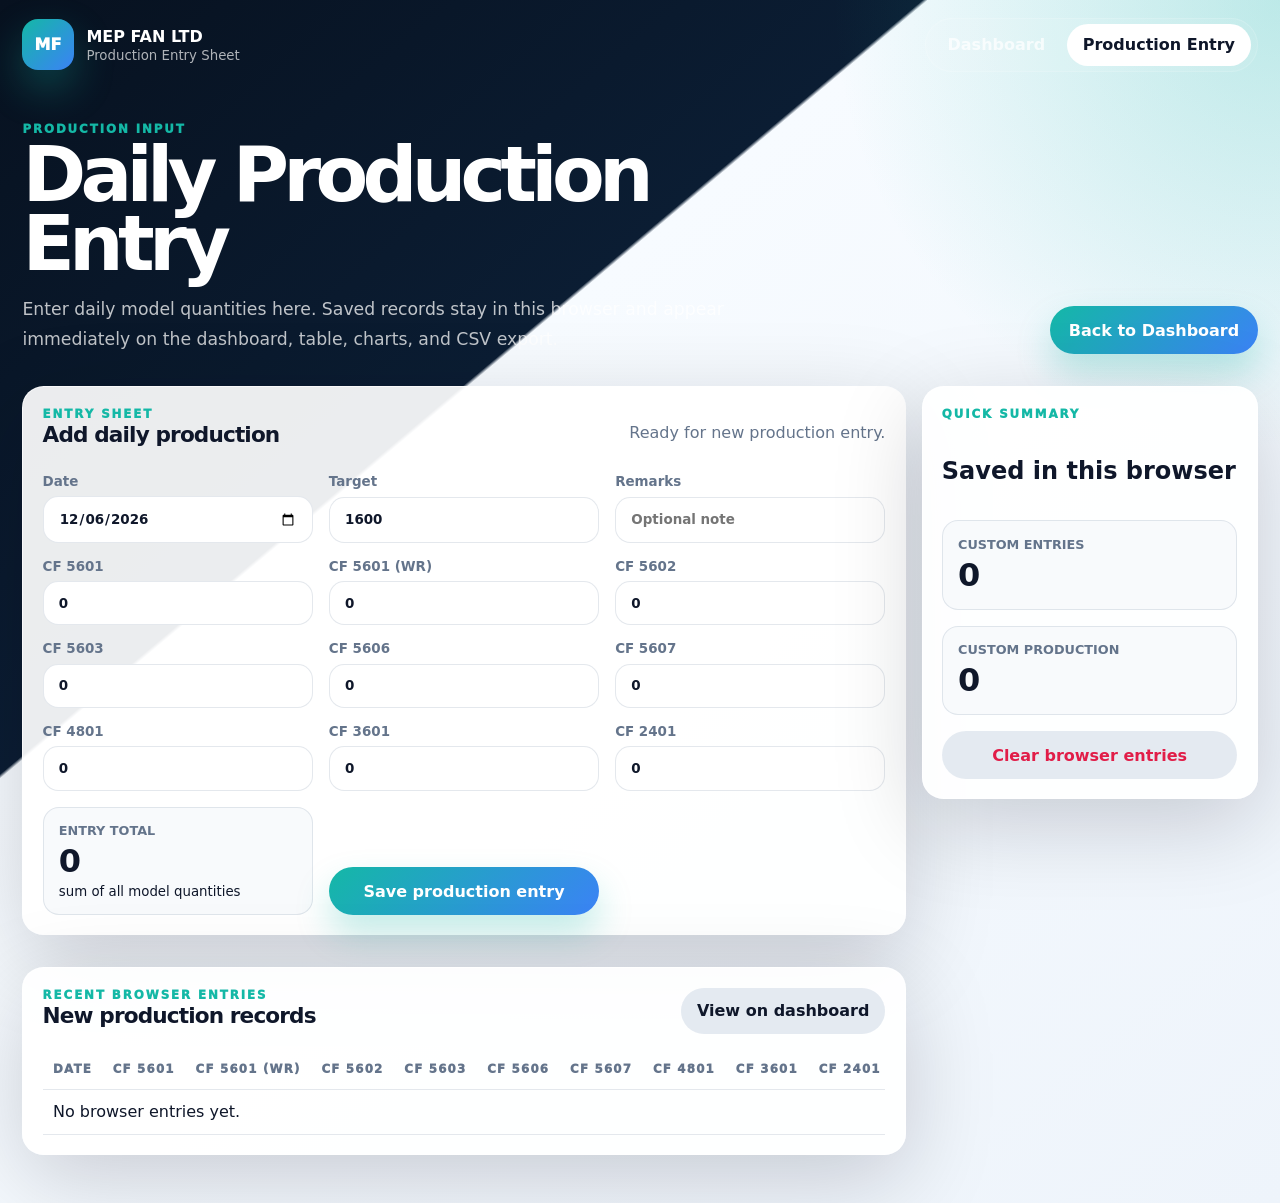
==== entry.html @ 88a6759b "Upgrade UI and split entry page" ====
<!doctype html>
<html lang="en">
  <head>
    <meta charset="UTF-8" />
    <meta name="viewport" content="width=device-width, initial-scale=1.0" />
    <title>Production Entry | MEP FAN</title>
    <link rel="stylesheet" href="styles.css" />
  </head>
  <body class="entry-page">
    <nav class="topbar">
      <a class="brand" href="index.html">
        <span class="brand-mark">MF</span>
        <span>
          <strong>MEP FAN LTD</strong>
          <small>Production Entry Sheet</small>
        </span>
      </a>
      <div class="nav-links" aria-label="Primary navigation">
        <a href="index.html">Dashboard</a>
        <a class="active" href="entry.html">Production Entry</a>
      </div>
    </nav>

    <header class="entry-hero">
      <div>
        <p class="eyebrow">Production input</p>
        <h1>Daily Production Entry</h1>
        <p class="hero-copy">
          Enter daily model quantities here. Saved records stay in this browser and appear
          immediately on the dashboard, table, charts, and CSV export.
        </p>
      </div>
      <a class="button-link primary" href="index.html">Back to Dashboard</a>
    </header>

    <main class="entry-layout">
      <section class="panel entry-panel">
        <div class="panel-heading">
          <div>
            <p class="eyebrow">Entry sheet</p>
            <h2>Add daily production</h2>
          </div>
          <p class="helper" id="entryStatus">Ready for new production entry.</p>
        </div>
        <form id="entryForm" class="entry-form">
          <label>
            Date
            <input id="entryDate" type="date" required />
          </label>
          <label>
            Target
            <input id="entryTarget" type="number" min="0" step="1" value="1600" required />
          </label>
          <label>
            Remarks
            <input id="entryRemarks" type="text" placeholder="Optional note" />
          </label>
          <div id="modelInputs" class="model-inputs"></div>
          <div class="entry-total-card">
            <span>Entry total</span>
            <strong id="entryPreviewTotal">0</strong>
            <small>sum of all model quantities</small>
          </div>
          <button type="submit">Save production entry</button>
        </form>
      </section>

      <aside class="panel entry-side">
        <p class="eyebrow">Quick summary</p>
        <h2>Saved in this browser</h2>
        <div class="side-metric">
          <span>Custom entries</span>
          <strong id="customEntryCount">0</strong>
        </div>
        <div class="side-metric">
          <span>Custom production</span>
          <strong id="customProductionTotal">0</strong>
        </div>
        <button id="clearCustomEntries" type="button" class="button-link muted danger">
          Clear browser entries
        </button>
      </aside>

      <section class="panel entry-history">
        <div class="panel-heading">
          <div>
            <p class="eyebrow">Recent browser entries</p>
            <h2>New production records</h2>
          </div>
          <a class="button-link compact muted" href="index.html">View on dashboard</a>
        </div>
        <div class="table-wrap">
          <table>
            <thead>
              <tr id="customTableHead"></tr>
            </thead>
            <tbody id="customTableBody"></tbody>
          </table>
        </div>
      </section>
    </main>

    <script src="data.js"></script>
    <script src="app.js"></script>
  </body>
</html>
---- styles.css ----
:root {
  color-scheme: light;
  --bg: #08111f;
  --bg-soft: #0f1d33;
  --panel: rgba(255, 255, 255, 0.92);
  --panel-strong: #ffffff;
  --text: #0f172a;
  --muted: #64748b;
  --line: rgba(148, 163, 184, 0.25);
  --brand: #14b8a6;
  --brand-strong: #0f766e;
  --accent: #3b82f6;
  --violet: #8b5cf6;
  --amber: #f59e0b;
  --danger: #e11d48;
  --good: #16a34a;
  --shadow: 0 24px 90px rgba(2, 6, 23, 0.18);
  --radius: 1.35rem;
}

* {
  box-sizing: border-box;
}

html {
  scroll-behavior: smooth;
}

body {
  margin: 0;
  min-height: 100vh;
  background:
    radial-gradient(circle at 12% 8%, rgba(20, 184, 166, 0.26), transparent 30rem),
    radial-gradient(circle at 85% 12%, rgba(59, 130, 246, 0.32), transparent 28rem),
    linear-gradient(135deg, #07111f 0%, #101f35 42%, #eef5ff 42.2%, #f6f9fd 100%);
  color: var(--text);
  font-family:
    Inter, ui-sans-serif, system-ui, -apple-system, BlinkMacSystemFont, "Segoe UI",
    sans-serif;
}

body.entry-page {
  background:
    radial-gradient(circle at top right, rgba(20, 184, 166, 0.25), transparent 28rem),
    linear-gradient(140deg, #07111f 0%, #0b1d33 34%, #f7fbff 34.2%, #eef4fb 100%);
}

button,
input,
select {
  font: inherit;
}

button,
.button-link {
  align-items: center;
  border: 0;
  border-radius: 999px;
  cursor: pointer;
  display: inline-flex;
  font-weight: 900;
  justify-content: center;
  min-height: 3rem;
  padding: 0.85rem 1.15rem;
  text-decoration: none;
  transition:
    transform 160ms ease,
    box-shadow 160ms ease,
    background 160ms ease;
}

button:hover,
.button-link:hover {
  transform: translateY(-1px);
}

.button-link.primary,
button:not(.button-link) {
  background: linear-gradient(135deg, var(--brand), var(--accent));
  box-shadow: 0 18px 34px rgba(20, 184, 166, 0.25);
  color: #fff;
}

.button-link.muted {
  background: rgba(226, 232, 240, 0.9);
  color: var(--text);
}

.button-link.compact {
  min-height: 2.75rem;
  padding-inline: 1rem;
}

.button-link.danger {
  color: var(--danger);
}

.topbar,
.hero,
.entry-hero,
main {
  margin: 0 auto;
  max-width: 1480px;
  padding-left: 1.4rem;
  padding-right: 1.4rem;
}

.topbar {
  align-items: center;
  display: flex;
  gap: 1rem;
  justify-content: space-between;
  padding-bottom: 1.1rem;
  padding-top: 1.1rem;
}

.brand {
  align-items: center;
  color: #fff;
  display: inline-flex;
  gap: 0.8rem;
  text-decoration: none;
}

.brand-mark {
  align-items: center;
  background: linear-gradient(135deg, var(--brand), var(--accent));
  border-radius: 1rem;
  box-shadow: 0 18px 40px rgba(20, 184, 166, 0.3);
  display: inline-flex;
  font-weight: 950;
  height: 3.2rem;
  justify-content: center;
  width: 3.2rem;
}

.brand strong,
.brand small {
  display: block;
}

.brand small {
  color: rgba(255, 255, 255, 0.68);
  margin-top: 0.15rem;
}

.nav-links {
  background: rgba(255, 255, 255, 0.08);
  border: 1px solid rgba(255, 255, 255, 0.14);
  border-radius: 999px;
  display: flex;
  gap: 0.35rem;
  padding: 0.35rem;
}

.nav-links a {
  border-radius: 999px;
  color: rgba(255, 255, 255, 0.72);
  font-weight: 800;
  padding: 0.7rem 1rem;
  text-decoration: none;
}

.nav-links a.active,
.nav-links a:hover {
  background: #fff;
  color: var(--text);
}

.hero {
  align-items: stretch;
  display: grid;
  gap: 1.4rem;
  grid-template-columns: minmax(0, 1.4fr) 24rem;
  padding-bottom: 1.8rem;
  padding-top: 1.5rem;
}

.entry-hero {
  align-items: end;
  color: #fff;
  display: flex;
  gap: 1.4rem;
  justify-content: space-between;
  padding-bottom: 2rem;
  padding-top: 2rem;
}

.hero h1,
.entry-hero h1 {
  color: #fff;
  font-size: clamp(2.4rem, 6vw, 5.8rem);
  letter-spacing: -0.075em;
  line-height: 0.9;
  margin: 0.25rem 0 1rem;
  max-width: 950px;
}

.entry-hero h1 {
  max-width: 760px;
}

.hero-copy {
  color: rgba(255, 255, 255, 0.74);
  font-size: 1.08rem;
  line-height: 1.75;
  margin: 0;
  max-width: 790px;
}

.hero-stats {
  display: grid;
  gap: 0.85rem;
  grid-template-columns: repeat(3, minmax(0, 1fr));
  margin-top: 1.6rem;
  max-width: 820px;
}

.hero-stats div,
.hero-card {
  backdrop-filter: blur(18px);
  background: rgba(255, 255, 255, 0.1);
  border: 1px solid rgba(255, 255, 255, 0.16);
  border-radius: var(--radius);
  color: #fff;
  padding: 1.1rem;
}

.hero-stats strong,
.hero-stats span {
  display: block;
}

.hero-stats strong {
  font-size: 1.75rem;
  letter-spacing: -0.04em;
}

.hero-stats span,
.hero-card p {
  color: rgba(255, 255, 255, 0.68);
}

.hero-card {
  align-content: start;
  display: grid;
  gap: 0.9rem;
}

.hero-card h2 {
  font-size: 1.8rem;
  letter-spacing: -0.04em;
  line-height: 1;
  margin: 0;
}

.hero-card p {
  line-height: 1.55;
  margin: 0;
}

.status-pill {
  background: rgba(20, 184, 166, 0.16);
  border: 1px solid rgba(45, 212, 191, 0.36);
  border-radius: 999px;
  color: #99f6e4;
  display: inline-flex;
  font-size: 0.78rem;
  font-weight: 900;
  justify-self: start;
  letter-spacing: 0.08em;
  padding: 0.4rem 0.65rem;
  text-transform: uppercase;
}

main {
  padding-bottom: 3rem;
}

.panel,
.kpi-card {
  background: var(--panel);
  border: 1px solid rgba(255, 255, 255, 0.72);
  border-radius: var(--radius);
  box-shadow: var(--shadow);
}

.panel {
  padding: 1.2rem;
}

.glass {
  backdrop-filter: blur(16px);
}

.controls,
.panel-heading,
.kpi-grid,
.dashboard-grid,
.entry-form,
.model-inputs,
.entry-layout {
  display: grid;
  gap: 1rem;
}

.controls {
  align-items: end;
  grid-template-columns: 0.8fr 0.8fr 1.5fr auto;
  margin-bottom: 1.2rem;
}

label {
  color: var(--muted);
  display: grid;
  font-size: 0.84rem;
  font-weight: 850;
  gap: 0.45rem;
}

input,
select {
  background: #fff;
  border: 1px solid var(--line);
  border-radius: 0.95rem;
  color: var(--text);
  min-width: 0;
  padding: 0.86rem 0.95rem;
}

input:focus,
select:focus {
  border-color: var(--accent);
  box-shadow: 0 0 0 4px rgba(59, 130, 246, 0.14);
  outline: 0;
}

.kpi-grid {
  grid-template-columns: repeat(4, minmax(0, 1fr));
  margin-bottom: 1.2rem;
}

.kpi-card {
  overflow: hidden;
  padding: 1.25rem;
  position: relative;
}

.kpi-card::before {
  border-radius: 999px;
  content: "";
  height: 8rem;
  opacity: 0.2;
  position: absolute;
  right: -2.8rem;
  top: -3.2rem;
  width: 8rem;
}

.production-card::before {
  background: var(--brand);
}

.target-card::before {
  background: var(--accent);
}

.shortage-card::before {
  background: var(--amber);
}

.profit-card::before {
  background: var(--violet);
}

.kpi-card span {
  color: var(--muted);
  font-size: 0.78rem;
  font-weight: 950;
  letter-spacing: 0.08em;
  text-transform: uppercase;
}

.kpi-card strong {
  display: block;
  font-size: clamp(2rem, 4vw, 3.15rem);
  letter-spacing: -0.06em;
  margin: 0.45rem 0 0.2rem;
}

.kpi-card small,
.helper {
  color: var(--muted);
}

.dashboard-grid {
  grid-template-columns: minmax(0, 1.35fr) minmax(22rem, 0.85fr);
  margin-bottom: 1.2rem;
}

.wide {
  grid-row: span 2;
}

.panel-heading {
  align-items: start;
  grid-template-columns: 1fr auto;
  margin-bottom: 1rem;
}

.panel-heading h2 {
  font-size: 1.35rem;
  letter-spacing: -0.04em;
  margin: 0.1rem 0 0;
}

.eyebrow {
  color: var(--brand);
  font-size: 0.74rem;
  font-weight: 950;
  letter-spacing: 0.16em;
  margin: 0;
  text-transform: uppercase;
}

.chart-legend,
.table-actions {
  align-items: center;
  display: flex;
  gap: 0.75rem;
}

.chart-legend {
  color: var(--muted);
  font-size: 0.8rem;
  font-weight: 850;
}

.chart-legend i,
.chart-legend b {
  border-radius: 999px;
  display: inline-block;
  height: 0.7rem;
  width: 1.4rem;
}

.chart-legend i {
  background: linear-gradient(90deg, var(--brand), var(--accent));
}

.chart-legend b {
  background: rgba(245, 158, 11, 0.28);
}

.bar-chart {
  display: grid;
  gap: 0.74rem;
  min-height: 20rem;
}

.bar-row {
  align-items: center;
  display: grid;
  gap: 0.8rem;
  grid-template-columns: 5.7rem 1fr 5.2rem;
}

.bar-label,
.bar-value {
  color: var(--muted);
  font-size: 0.79rem;
  font-weight: 850;
}

.bar-track {
  background: #e9eef6;
  border-radius: 999px;
  height: 1.25rem;
  overflow: hidden;
  position: relative;
}

.bar-fill,
.target-fill {
  border-radius: inherit;
  height: 100%;
  left: 0;
  position: absolute;
  top: 0;
}

.target-fill {
  background: rgba(245, 158, 11, 0.28);
}

.bar-fill {
  background: linear-gradient(90deg, var(--brand), var(--accent));
}

.model-chart {
  display: grid;
  gap: 0.85rem;
}

.model-row {
  background: #f8fafc;
  border: 1px solid rgba(148, 163, 184, 0.18);
  border-radius: 1rem;
  display: grid;
  gap: 0.45rem;
  padding: 0.78rem;
}

.model-row-top {
  display: flex;
  font-size: 0.88rem;
  font-weight: 900;
  justify-content: space-between;
}

.model-track {
  background: #e8eef7;
  border-radius: 999px;
  height: 0.82rem;
  overflow: hidden;
}

.model-fill {
  background: linear-gradient(90deg, #38bdf8, #2563eb, #8b5cf6);
  border-radius: inherit;
  height: 100%;
}

.insight-list {
  display: grid;
  gap: 0.85rem;
  list-style: none;
  margin: 0;
  padding: 0;
}

.insight-list li {
  background: linear-gradient(135deg, #f8fafc, #eef7ff);
  border: 1px solid var(--line);
  border-radius: 1rem;
  color: #43556d;
  line-height: 1.45;
  padding: 0.9rem;
}

.entry-layout {
  align-items: start;
  grid-template-columns: minmax(0, 1fr) 21rem;
}

.entry-panel,
.entry-history {
  grid-column: 1;
}

.entry-side {
  display: grid;
  gap: 1rem;
  grid-column: 2;
  grid-row: 1 / span 2;
  position: sticky;
  top: 1rem;
}

.entry-form {
  grid-template-columns: repeat(3, minmax(0, 1fr));
}

.model-inputs {
  grid-column: 1 / -1;
  grid-template-columns: repeat(3, minmax(0, 1fr));
}

.entry-total-card,
.side-metric {
  background: #f8fafc;
  border: 1px solid var(--line);
  border-radius: 1rem;
  display: grid;
  gap: 0.25rem;
  padding: 0.95rem;
}

.entry-total-card span,
.side-metric span {
  color: var(--muted);
  font-size: 0.8rem;
  font-weight: 900;
  text-transform: uppercase;
}

.entry-total-card strong,
.side-metric strong {
  font-size: 2rem;
  letter-spacing: -0.05em;
}

.entry-form button {
  align-self: end;
}

.entry-history {
  margin-top: 1rem;
}

.table-wrap {
  overflow-x: auto;
}

table {
  border-collapse: collapse;
  min-width: 1100px;
  width: 100%;
}

th,
td {
  border-bottom: 1px solid var(--line);
  padding: 0.78rem 0.65rem;
  text-align: right;
  white-space: nowrap;
}

th:first-child,
td:first-child,
th:nth-child(2),
td:nth-child(2),
th:last-child,
td:last-child {
  text-align: left;
}

th {
  color: var(--muted);
  font-size: 0.74rem;
  font-weight: 950;
  letter-spacing: 0.1em;
  text-transform: uppercase;
}

tbody tr:hover {
  background: #f8fafc;
}

.positive {
  color: var(--good);
}

.negative {
  color: var(--danger);
}

@media (max-width: 1120px) {
  .hero,
  .controls,
  .kpi-grid,
  .dashboard-grid,
  .entry-layout,
  .entry-form,
  .model-inputs {
    grid-template-columns: 1fr 1fr;
  }

  .wide,
  .entry-panel,
  .entry-history,
  .entry-side {
    grid-column: 1 / -1;
    grid-row: auto;
  }

  .entry-side {
    position: static;
  }
}

@media (max-width: 760px) {
  .topbar,
  .entry-hero,
  .table-actions {
    align-items: stretch;
    flex-direction: column;
  }

  .topbar,
  .entry-hero {
    display: flex;
  }

  .nav-links {
    overflow-x: auto;
  }

  .hero,
  .controls,
  .hero-stats,
  .kpi-grid,
  .dashboard-grid,
  .entry-layout,
  .entry-form,
  .model-inputs,
  .panel-heading {
    grid-template-columns: 1fr;
  }

  .bar-row {
    grid-template-columns: 1fr;
  }
}

@media print {
  body {
    background: #fff;
  }

  .topbar,
  button,
  .button-link {
    display: none;
  }

  .hero h1,
  .entry-hero h1,
  .hero-copy {
    color: var(--text);
  }

  .panel,
  .kpi-card {
    box-shadow: none;
  }
}
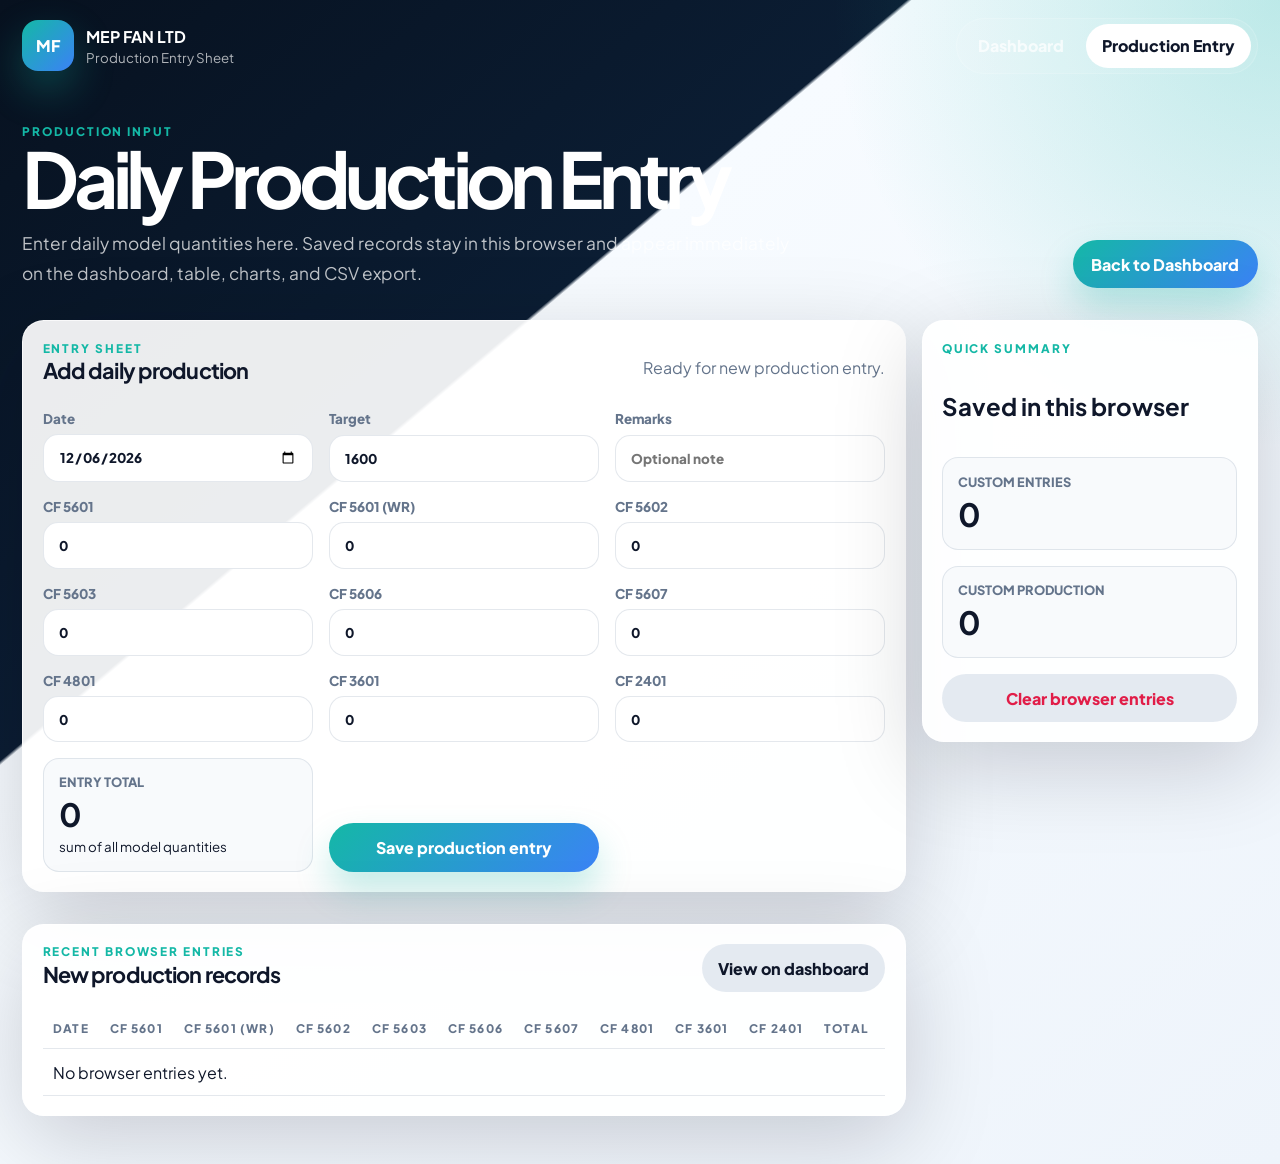
==== commit e800d586: "Clean dashboard wording and fonts" ====
--- a/entry.html
+++ b/entry.html
@@ -4,6 +4,13 @@
     <meta charset="UTF-8" />
     <meta name="viewport" content="width=device-width, initial-scale=1.0" />
     <title>Production Entry | MEP FAN</title>
+    <link rel="preconnect" href="https://fonts.googleapis.com" />
+    <link rel="preconnect" href="https://fonts.gstatic.com" crossorigin />
+    <link
+      href="https://fonts.googleapis.com/css2?family=Plus+Jakarta+Sans:wght@400;500;600;700;800&display=swap"
+      rel="stylesheet"
+    />
+    <link rel="icon" href="favicon.svg" type="image/svg+xml" />
     <link rel="stylesheet" href="styles.css" />
   </head>
   <body class="entry-page">
--- a/styles.css
+++ b/styles.css
@@ -16,6 +16,9 @@
   --good: #16a34a;
   --shadow: 0 24px 90px rgba(2, 6, 23, 0.18);
   --radius: 1.35rem;
+  --font-sans:
+    "Plus Jakarta Sans", "Google Sans", "Google Sans Text", "Product Sans", "Noto Sans",
+    ui-sans-serif, system-ui, -apple-system, BlinkMacSystemFont, "Segoe UI", sans-serif;
 }
 
 * {
@@ -34,9 +37,7 @@
     radial-gradient(circle at 85% 12%, rgba(59, 130, 246, 0.32), transparent 28rem),
     linear-gradient(135deg, #07111f 0%, #101f35 42%, #eef5ff 42.2%, #f6f9fd 100%);
   color: var(--text);
-  font-family:
-    Inter, ui-sans-serif, system-ui, -apple-system, BlinkMacSystemFont, "Segoe UI",
-    sans-serif;
+  font-family: var(--font-sans);
 }
 
 body.entry-page {
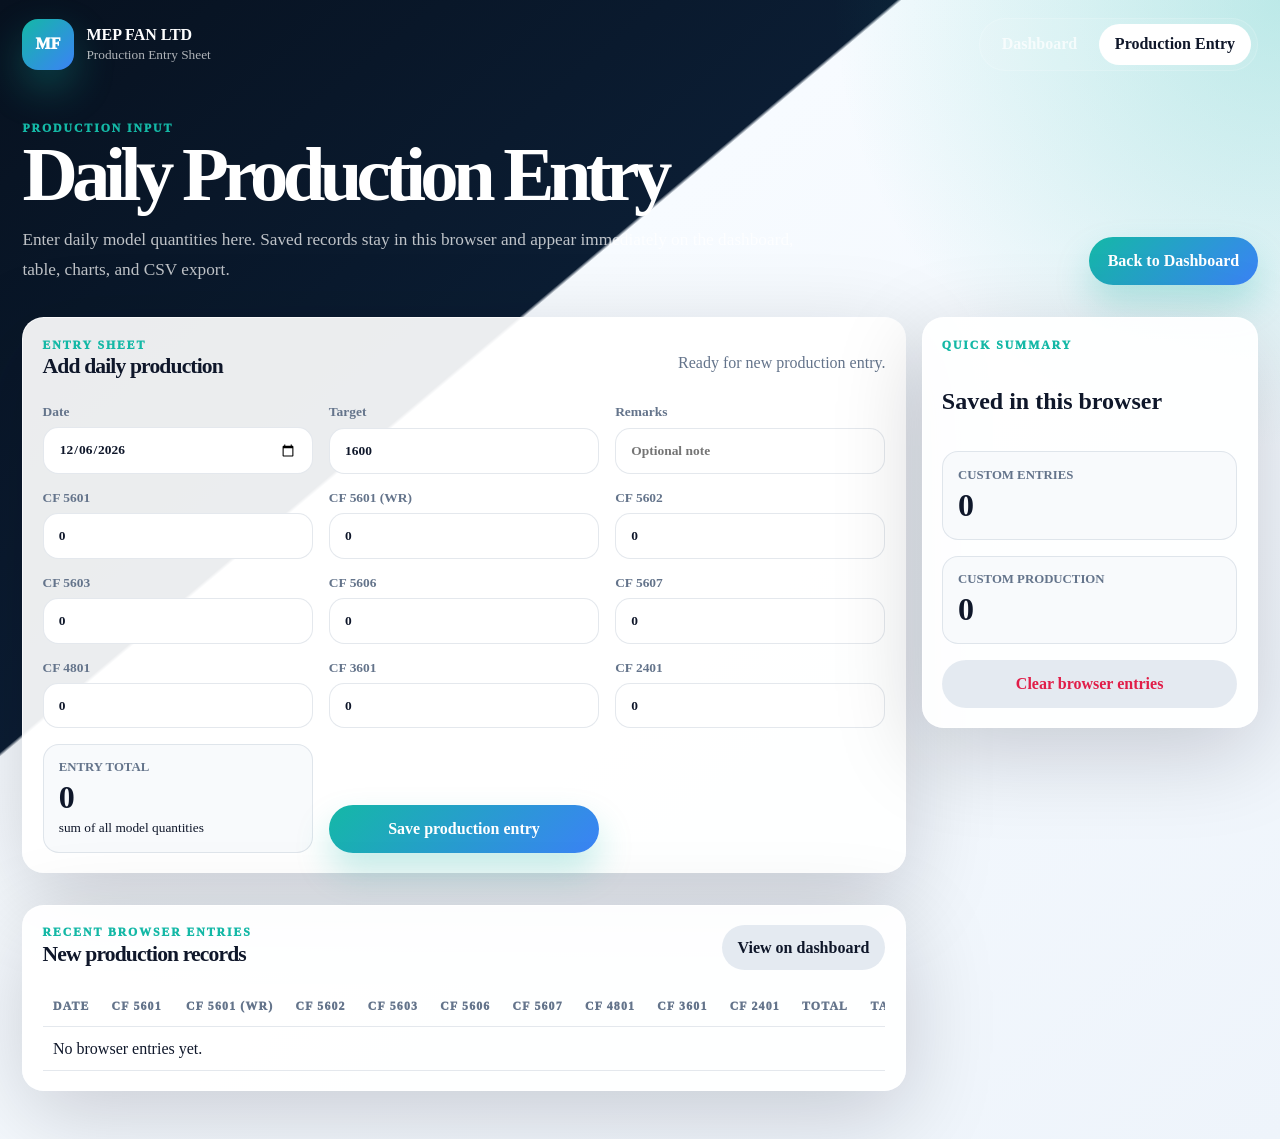
==== commit 01b23eda: "Switch site font to Times New Roman" ====
--- a/entry.html
+++ b/entry.html
@@ -4,12 +4,6 @@
     <meta charset="UTF-8" />
     <meta name="viewport" content="width=device-width, initial-scale=1.0" />
     <title>Production Entry | MEP FAN</title>
-    <link rel="preconnect" href="https://fonts.googleapis.com" />
-    <link rel="preconnect" href="https://fonts.gstatic.com" crossorigin />
-    <link
-      href="https://fonts.googleapis.com/css2?family=Plus+Jakarta+Sans:wght@400;500;600;700;800&display=swap"
-      rel="stylesheet"
-    />
     <link rel="icon" href="favicon.svg" type="image/svg+xml" />
     <link rel="stylesheet" href="styles.css" />
   </head>
--- a/styles.css
+++ b/styles.css
@@ -16,9 +16,7 @@
   --good: #16a34a;
   --shadow: 0 24px 90px rgba(2, 6, 23, 0.18);
   --radius: 1.35rem;
-  --font-sans:
-    "Plus Jakarta Sans", "Google Sans", "Google Sans Text", "Product Sans", "Noto Sans",
-    ui-sans-serif, system-ui, -apple-system, BlinkMacSystemFont, "Segoe UI", sans-serif;
+  --font-serif: "Times New Roman", Times, serif;
 }
 
 * {
@@ -37,7 +35,7 @@
     radial-gradient(circle at 85% 12%, rgba(59, 130, 246, 0.32), transparent 28rem),
     linear-gradient(135deg, #07111f 0%, #101f35 42%, #eef5ff 42.2%, #f6f9fd 100%);
   color: var(--text);
-  font-family: var(--font-sans);
+  font-family: var(--font-serif);
 }
 
 body.entry-page {
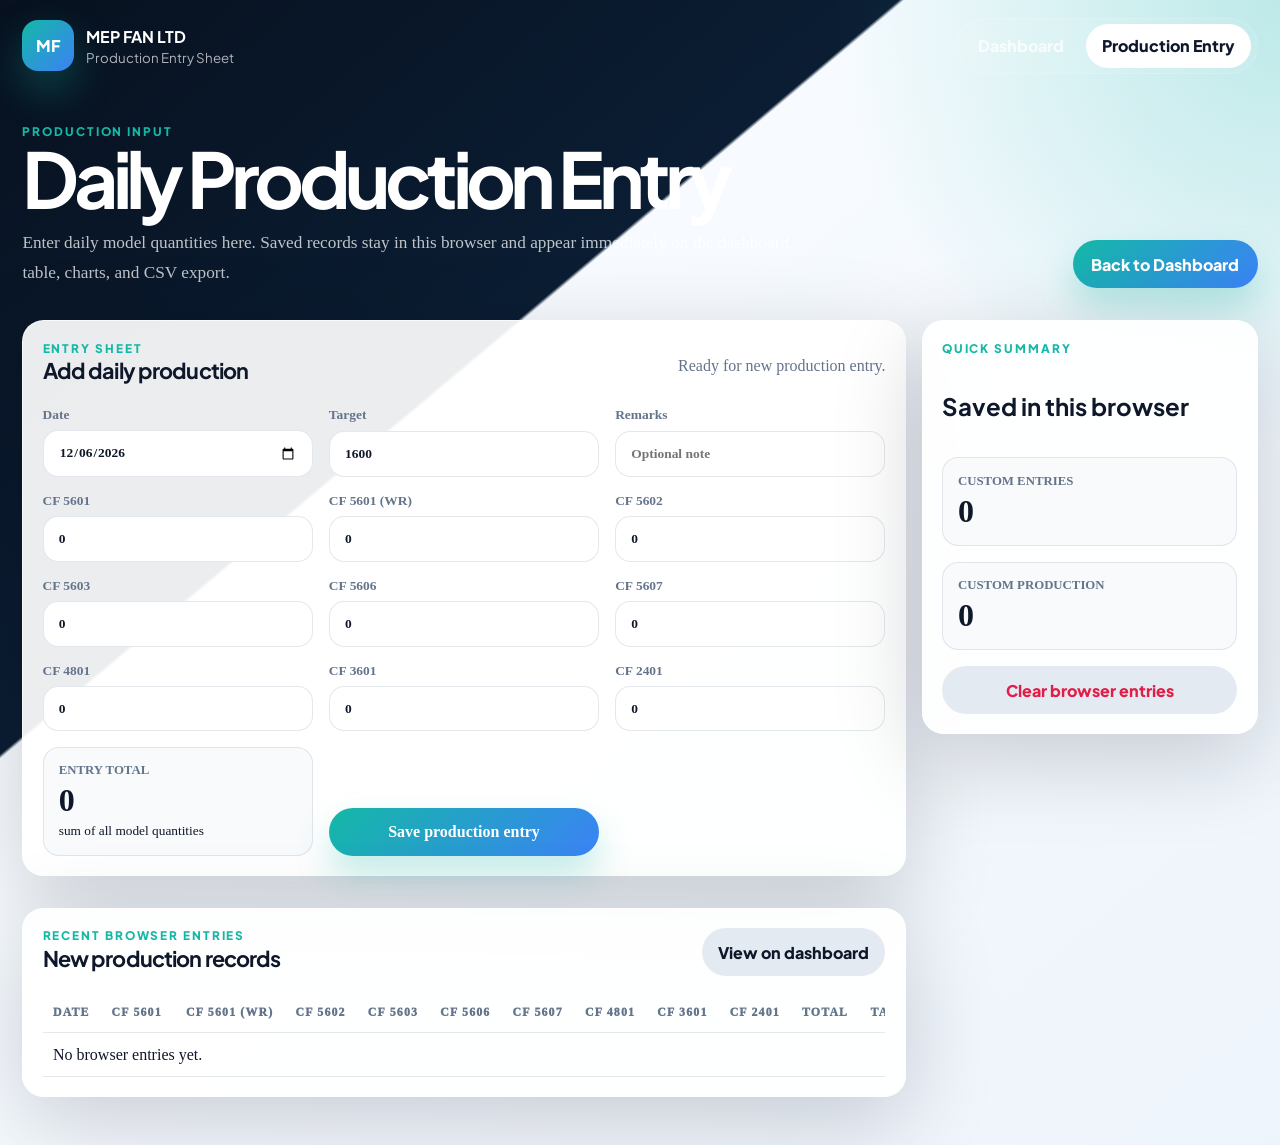
==== commit df35d02d: "Use Plus Jakarta for headings" ====
--- a/entry.html
+++ b/entry.html
@@ -4,6 +4,12 @@
     <meta charset="UTF-8" />
     <meta name="viewport" content="width=device-width, initial-scale=1.0" />
     <title>Production Entry | MEP FAN</title>
+    <link rel="preconnect" href="https://fonts.googleapis.com" />
+    <link rel="preconnect" href="https://fonts.gstatic.com" crossorigin />
+    <link
+      href="https://fonts.googleapis.com/css2?family=Plus+Jakarta+Sans:wght@400;500;600;700;800&display=swap"
+      rel="stylesheet"
+    />
     <link rel="icon" href="favicon.svg" type="image/svg+xml" />
     <link rel="stylesheet" href="styles.css" />
   </head>
--- a/styles.css
+++ b/styles.css
@@ -17,6 +17,9 @@
   --shadow: 0 24px 90px rgba(2, 6, 23, 0.18);
   --radius: 1.35rem;
   --font-serif: "Times New Roman", Times, serif;
+  --font-heading:
+    "Plus Jakarta Sans", "Google Sans", "Google Sans Text", "Product Sans", ui-sans-serif,
+    system-ui, -apple-system, BlinkMacSystemFont, "Segoe UI", sans-serif;
 }
 
 * {
@@ -42,6 +45,27 @@
   background:
     radial-gradient(circle at top right, rgba(20, 184, 166, 0.25), transparent 28rem),
     linear-gradient(140deg, #07111f 0%, #0b1d33 34%, #f7fbff 34.2%, #eef4fb 100%);
+}
+
+h1,
+h2,
+h3,
+h4,
+h5,
+h6,
+.brand strong,
+.brand small,
+.brand-mark,
+.nav-links a,
+.eyebrow,
+.status-pill,
+.kpi-card span,
+.kpi-card strong,
+.hero-stats strong,
+.hero-stats span,
+.button-link,
+button {
+  font-family: var(--font-heading);
 }
 
 button,
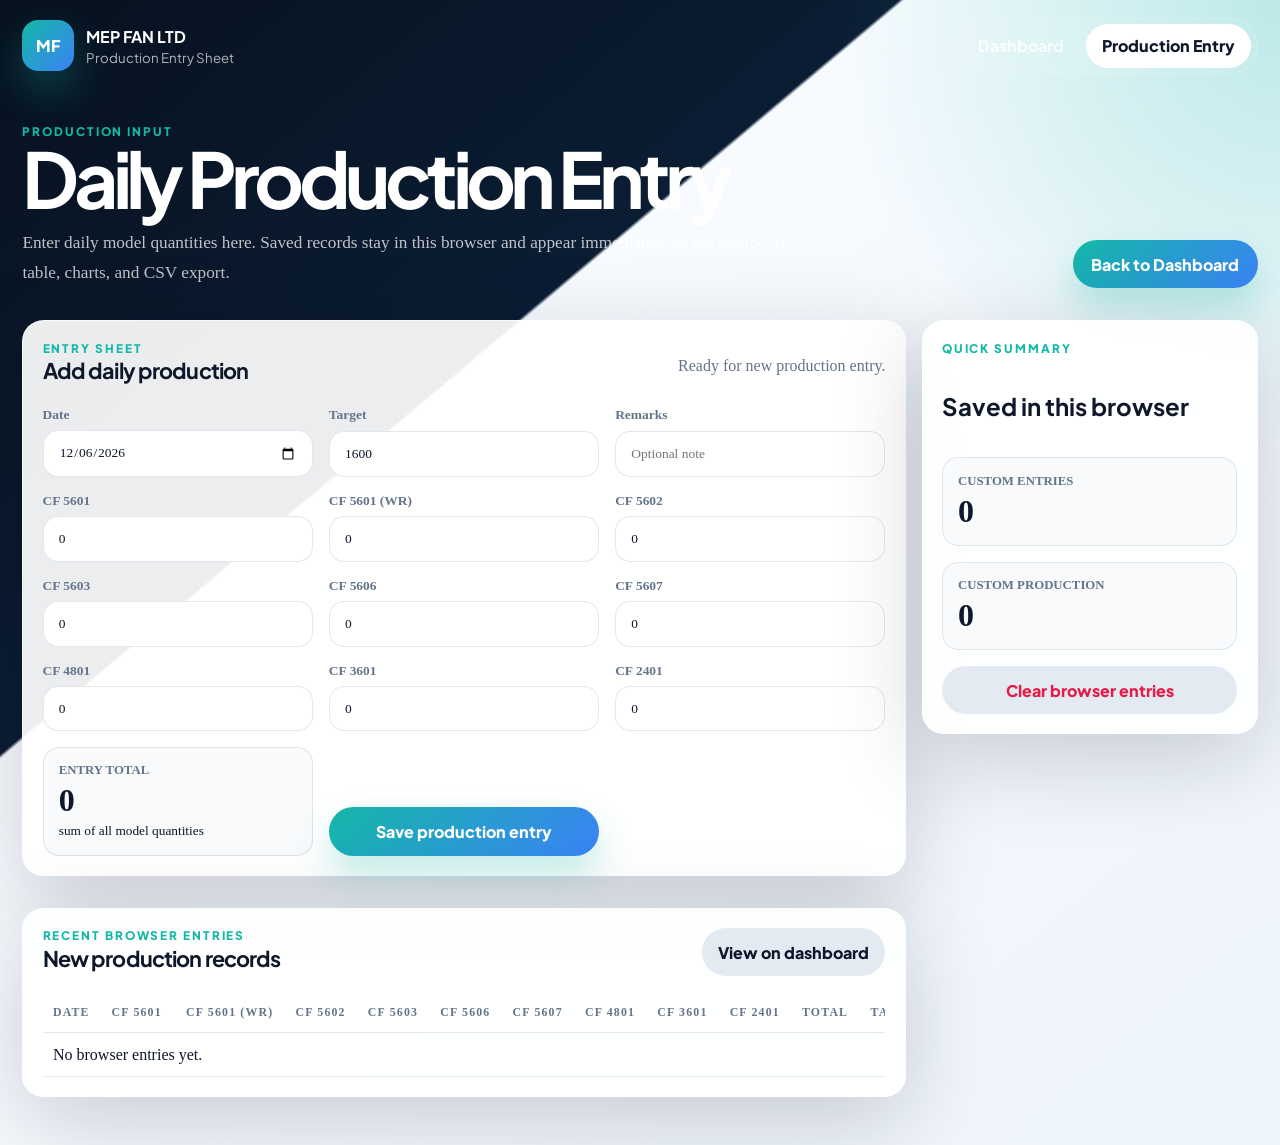
==== commit de2bf027: "Refine report table and heading fonts" ====
--- a/entry.html
+++ b/entry.html
@@ -7,7 +7,7 @@
     <link rel="preconnect" href="https://fonts.googleapis.com" />
     <link rel="preconnect" href="https://fonts.gstatic.com" crossorigin />
     <link
-      href="https://fonts.googleapis.com/css2?family=Plus+Jakarta+Sans:wght@400;500;600;700;800&display=swap"
+      href="https://fonts.googleapis.com/css2?family=Plus+Jakarta+Sans:wght@400;500;600;700;800;900&display=swap"
       rel="stylesheet"
     />
     <link rel="icon" href="favicon.svg" type="image/svg+xml" />
--- a/styles.css
+++ b/styles.css
@@ -71,7 +71,12 @@
 button,
 input,
 select {
-  font: inherit;
+  font-size: inherit;
+}
+
+input,
+select {
+  font-family: var(--font-serif);
 }
 
 button,
@@ -151,7 +156,7 @@
   border-radius: 1rem;
   box-shadow: 0 18px 40px rgba(20, 184, 166, 0.3);
   display: inline-flex;
-  font-weight: 950;
+  font-weight: 900;
   height: 3.2rem;
   justify-content: center;
   width: 3.2rem;
@@ -337,7 +342,7 @@
   color: var(--muted);
   display: grid;
   font-size: 0.84rem;
-  font-weight: 850;
+  font-weight: 800;
   gap: 0.45rem;
 }
 
@@ -399,7 +404,7 @@
 .kpi-card span {
   color: var(--muted);
   font-size: 0.78rem;
-  font-weight: 950;
+  font-weight: 900;
   letter-spacing: 0.08em;
   text-transform: uppercase;
 }
@@ -440,7 +445,7 @@
 .eyebrow {
   color: var(--brand);
   font-size: 0.74rem;
-  font-weight: 950;
+  font-weight: 900;
   letter-spacing: 0.16em;
   margin: 0;
   text-transform: uppercase;
@@ -456,7 +461,7 @@
 .chart-legend {
   color: var(--muted);
   font-size: 0.8rem;
-  font-weight: 850;
+  font-weight: 800;
 }
 
 .chart-legend i,
@@ -492,7 +497,7 @@
 .bar-value {
   color: var(--muted);
   font-size: 0.79rem;
-  font-weight: 850;
+  font-weight: 800;
 }
 
 .bar-track {
@@ -631,8 +636,61 @@
   margin-top: 1rem;
 }
 
+.production-report-panel {
+  background:
+    linear-gradient(180deg, rgba(255, 255, 255, 0.97), rgba(248, 250, 252, 0.94)),
+    radial-gradient(circle at top left, rgba(20, 184, 166, 0.12), transparent 24rem);
+  border-color: rgba(20, 184, 166, 0.2);
+  overflow: hidden;
+  padding: 0;
+}
+
+.report-heading {
+  align-items: center;
+  background:
+    linear-gradient(135deg, rgba(15, 23, 42, 0.96), rgba(15, 118, 110, 0.9)),
+    radial-gradient(circle at top right, rgba(59, 130, 246, 0.22), transparent 18rem);
+  color: #fff;
+  margin: 0;
+  padding: 1.35rem;
+}
+
+.report-heading h2 {
+  color: #fff;
+  font-size: clamp(1.45rem, 3vw, 2.3rem);
+  letter-spacing: -0.055em;
+}
+
+.report-subtitle {
+  color: rgba(255, 255, 255, 0.72);
+  line-height: 1.55;
+  margin: 0.35rem 0 0;
+  max-width: 680px;
+}
+
+.record-pill {
+  background: rgba(255, 255, 255, 0.12);
+  border: 1px solid rgba(255, 255, 255, 0.18);
+  border-radius: 999px;
+  color: #ccfbf1;
+  font-family: var(--font-heading);
+  font-size: 0.82rem;
+  font-weight: 900;
+  margin: 0;
+  padding: 0.72rem 1rem;
+  white-space: nowrap;
+}
+
 .table-wrap {
   overflow-x: auto;
+}
+
+.production-table-wrap {
+  margin: 1.1rem;
+  overflow: auto;
+  border: 1px solid rgba(148, 163, 184, 0.22);
+  border-radius: 1.15rem;
+  box-shadow: inset 0 1px 0 rgba(255, 255, 255, 0.9);
 }
 
 table {
@@ -647,6 +705,12 @@
   padding: 0.78rem 0.65rem;
   text-align: right;
   white-space: nowrap;
+}
+
+.production-table-wrap th,
+.production-table-wrap td {
+  border-bottom-color: rgba(148, 163, 184, 0.16);
+  padding: 0.92rem 0.78rem;
 }
 
 th:first-child,
@@ -661,9 +725,73 @@
 th {
   color: var(--muted);
   font-size: 0.74rem;
-  font-weight: 950;
+  font-weight: 900;
   letter-spacing: 0.1em;
   text-transform: uppercase;
+}
+
+.production-table-wrap thead th {
+  background: #eef6ff;
+  color: #334155;
+  font-family: var(--font-heading);
+  position: sticky;
+  top: 0;
+  z-index: 1;
+}
+
+.production-table-wrap tbody tr:nth-child(even) {
+  background: rgba(248, 250, 252, 0.74);
+}
+
+.production-table-wrap tbody tr:hover {
+  background: #ecfeff;
+}
+
+.date-cell,
+.month-cell,
+.total-cell,
+.target-cell,
+.variance-cell {
+  font-family: var(--font-heading);
+}
+
+.date-cell {
+  color: #0f766e;
+  font-weight: 900;
+}
+
+.month-cell {
+  color: #475569;
+  font-weight: 800;
+}
+
+.model-qty {
+  color: #334155;
+}
+
+.total-cell strong {
+  background: linear-gradient(135deg, rgba(20, 184, 166, 0.14), rgba(59, 130, 246, 0.12));
+  border-radius: 999px;
+  color: #0f172a;
+  display: inline-block;
+  min-width: 4.5rem;
+  padding: 0.35rem 0.62rem;
+}
+
+.target-cell {
+  color: #1d4ed8;
+  font-weight: 800;
+}
+
+.variance-cell {
+  font-weight: 900;
+}
+
+.remarks-cell {
+  color: #475569;
+  max-width: 18rem;
+  overflow: hidden;
+  text-overflow: ellipsis;
 }
 
 tbody tr:hover {
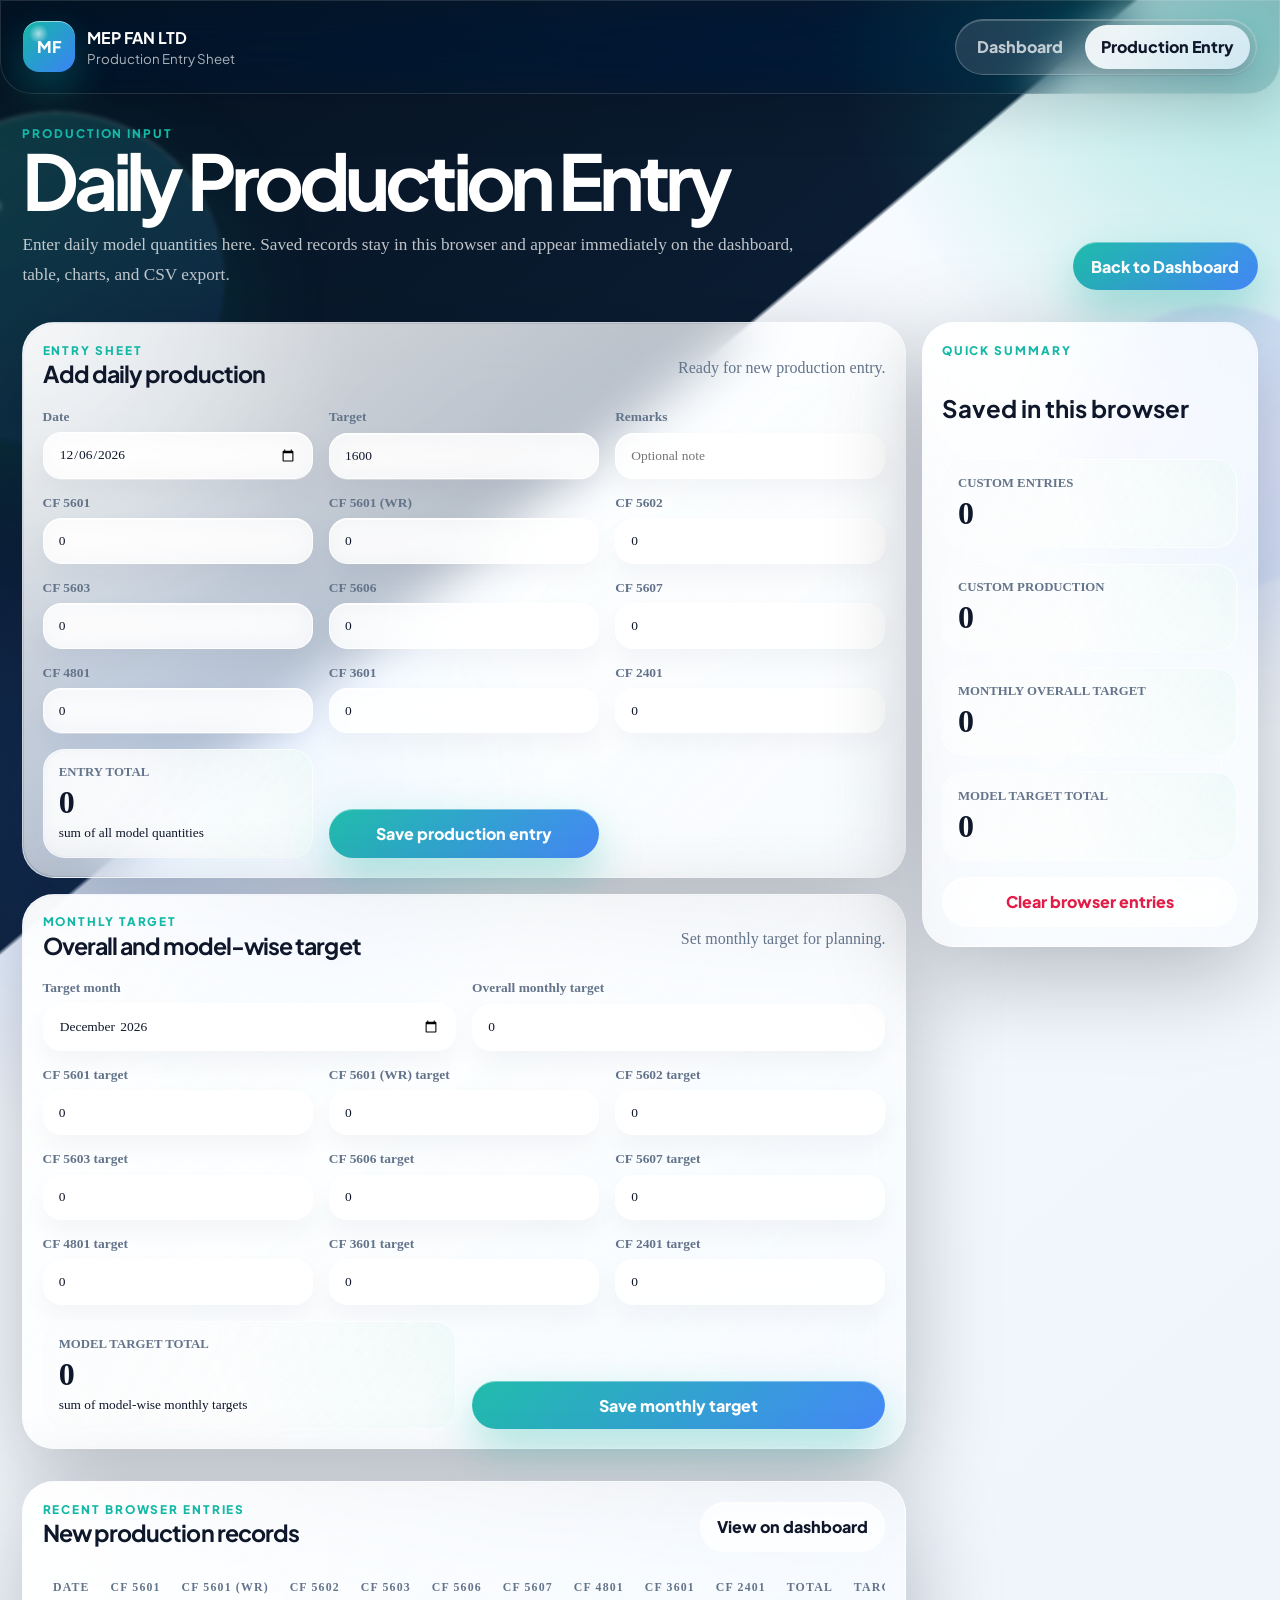
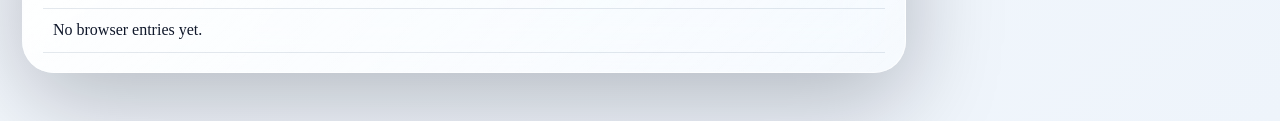
==== commit c3dfbe35: "Add monthly targets and entry editing" ====
--- a/entry.html
+++ b/entry.html
@@ -50,6 +50,7 @@
           <p class="helper" id="entryStatus">Ready for new production entry.</p>
         </div>
         <form id="entryForm" class="entry-form">
+          <input id="editingRow" type="hidden" />
           <label>
             Date
             <input id="entryDate" type="date" required />
@@ -68,7 +69,37 @@
             <strong id="entryPreviewTotal">0</strong>
             <small>sum of all model quantities</small>
           </div>
-          <button type="submit">Save production entry</button>
+          <div class="entry-actions">
+            <button id="saveEntryButton" type="submit">Save production entry</button>
+            <button id="cancelEditEntry" type="button" class="button-link muted">Cancel edit</button>
+          </div>
+        </form>
+      </section>
+
+      <section class="panel target-panel">
+        <div class="panel-heading">
+          <div>
+            <p class="eyebrow">Monthly target</p>
+            <h2>Overall and model-wise target</h2>
+          </div>
+          <p class="helper" id="targetStatus">Set monthly target for planning.</p>
+        </div>
+        <form id="targetForm" class="target-form">
+          <label>
+            Target month
+            <input id="targetMonth" type="month" required />
+          </label>
+          <label>
+            Overall monthly target
+            <input id="overallTarget" type="number" min="0" step="1" value="0" required />
+          </label>
+          <div id="targetModelInputs" class="model-inputs target-model-inputs"></div>
+          <div class="entry-total-card">
+            <span>Model target total</span>
+            <strong id="targetPreviewTotal">0</strong>
+            <small>sum of model-wise monthly targets</small>
+          </div>
+          <button type="submit">Save monthly target</button>
         </form>
       </section>
 
@@ -82,6 +113,14 @@
         <div class="side-metric">
           <span>Custom production</span>
           <strong id="customProductionTotal">0</strong>
+        </div>
+        <div class="side-metric">
+          <span>Monthly overall target</span>
+          <strong id="monthlyOverallTarget">0</strong>
+        </div>
+        <div class="side-metric">
+          <span>Model target total</span>
+          <strong id="monthlyModelTarget">0</strong>
         </div>
         <button id="clearCustomEntries" type="button" class="button-link muted danger">
           Clear browser entries
--- a/styles.css
+++ b/styles.css
@@ -14,8 +14,14 @@
   --amber: #f59e0b;
   --danger: #e11d48;
   --good: #16a34a;
-  --shadow: 0 24px 90px rgba(2, 6, 23, 0.18);
+  --glass: rgba(255, 255, 255, 0.62);
+  --glass-strong: rgba(255, 255, 255, 0.78);
+  --glass-dark: rgba(15, 23, 42, 0.42);
+  --glass-line: rgba(255, 255, 255, 0.58);
+  --shadow: 0 28px 95px rgba(2, 6, 23, 0.26);
+  --liquid-shadow: 0 28px 90px rgba(20, 184, 166, 0.18), inset 0 1px 0 rgba(255, 255, 255, 0.76);
   --radius: 1.35rem;
+  --radius-liquid: 2rem;
   --font-serif: "Times New Roman", Times, serif;
   --font-heading:
     "Plus Jakarta Sans", "Google Sans", "Google Sans Text", "Product Sans", ui-sans-serif,
@@ -34,17 +40,59 @@
   margin: 0;
   min-height: 100vh;
   background:
-    radial-gradient(circle at 12% 8%, rgba(20, 184, 166, 0.26), transparent 30rem),
-    radial-gradient(circle at 85% 12%, rgba(59, 130, 246, 0.32), transparent 28rem),
-    linear-gradient(135deg, #07111f 0%, #101f35 42%, #eef5ff 42.2%, #f6f9fd 100%);
+    radial-gradient(circle at 12% 8%, rgba(45, 212, 191, 0.34), transparent 28rem),
+    radial-gradient(circle at 86% 10%, rgba(96, 165, 250, 0.42), transparent 30rem),
+    radial-gradient(circle at 52% 52%, rgba(139, 92, 246, 0.16), transparent 24rem),
+    linear-gradient(135deg, #061320 0%, #0b1d35 42%, #e7f4ff 42.2%, #f8fbff 100%);
   color: var(--text);
   font-family: var(--font-serif);
+  overflow-x: hidden;
+  position: relative;
 }
 
 body.entry-page {
   background:
-    radial-gradient(circle at top right, rgba(20, 184, 166, 0.25), transparent 28rem),
-    linear-gradient(140deg, #07111f 0%, #0b1d33 34%, #f7fbff 34.2%, #eef4fb 100%);
+    radial-gradient(circle at top right, rgba(20, 184, 166, 0.34), transparent 28rem),
+    radial-gradient(circle at 12% 45%, rgba(59, 130, 246, 0.24), transparent 24rem),
+    linear-gradient(140deg, #061320 0%, #0b1d33 34%, #f7fbff 34.2%, #eef4fb 100%);
+}
+
+body::before,
+body::after {
+  border-radius: 999px;
+  content: "";
+  filter: blur(2px);
+  pointer-events: none;
+  position: fixed;
+  z-index: 0;
+}
+
+body::before {
+  background:
+    radial-gradient(circle at 32% 28%, rgba(255, 255, 255, 0.82), transparent 0.42rem),
+    linear-gradient(135deg, rgba(45, 212, 191, 0.34), rgba(59, 130, 246, 0.18));
+  box-shadow:
+    0 42px 120px rgba(20, 184, 166, 0.26),
+    inset 0 1px 0 rgba(255, 255, 255, 0.68);
+  height: 21rem;
+  left: -7rem;
+  opacity: 0.68;
+  top: 7rem;
+  width: 21rem;
+}
+
+body::after {
+  background:
+    radial-gradient(circle at 35% 35%, rgba(255, 255, 255, 0.78), transparent 0.38rem),
+    linear-gradient(135deg, rgba(139, 92, 246, 0.2), rgba(59, 130, 246, 0.28));
+  box-shadow:
+    0 42px 120px rgba(59, 130, 246, 0.24),
+    inset 0 1px 0 rgba(255, 255, 255, 0.58);
+  height: 18rem;
+  opacity: 0.62;
+  right: -5rem;
+  top: 19rem;
+  width: 18rem;
 }
 
 h1,
@@ -61,8 +109,6 @@
 .status-pill,
 .kpi-card span,
 .kpi-card strong,
-.hero-stats strong,
-.hero-stats span,
 .button-link,
 button {
   font-family: var(--font-heading);
@@ -91,26 +137,51 @@
   min-height: 3rem;
   padding: 0.85rem 1.15rem;
   text-decoration: none;
+  overflow: hidden;
+  position: relative;
   transition:
     transform 160ms ease,
     box-shadow 160ms ease,
     background 160ms ease;
 }
 
+button::before,
+.button-link::before {
+  background: linear-gradient(120deg, transparent, rgba(255, 255, 255, 0.42), transparent);
+  content: "";
+  height: 140%;
+  left: -90%;
+  position: absolute;
+  top: -20%;
+  transform: skewX(-18deg);
+  transition: left 420ms ease;
+  width: 55%;
+}
+
 button:hover,
 .button-link:hover {
   transform: translateY(-1px);
 }
 
+button:hover::before,
+.button-link:hover::before {
+  left: 125%;
+}
+
 .button-link.primary,
 button:not(.button-link) {
-  background: linear-gradient(135deg, var(--brand), var(--accent));
-  box-shadow: 0 18px 34px rgba(20, 184, 166, 0.25);
+  background:
+    linear-gradient(135deg, rgba(20, 184, 166, 0.95), rgba(59, 130, 246, 0.95)),
+    radial-gradient(circle at 25% 10%, rgba(255, 255, 255, 0.6), transparent 26%);
+  box-shadow: 0 18px 44px rgba(20, 184, 166, 0.34), inset 0 1px 0 rgba(255, 255, 255, 0.36);
   color: #fff;
 }
 
 .button-link.muted {
-  background: rgba(226, 232, 240, 0.9);
+  backdrop-filter: blur(18px) saturate(150%);
+  background: rgba(255, 255, 255, 0.62);
+  border: 1px solid rgba(255, 255, 255, 0.62);
+  box-shadow: inset 0 1px 0 rgba(255, 255, 255, 0.76);
   color: var(--text);
 }
 
@@ -135,11 +206,18 @@
 
 .topbar {
   align-items: center;
+  backdrop-filter: blur(22px) saturate(160%);
+  background: rgba(6, 19, 32, 0.2);
+  border: 1px solid rgba(255, 255, 255, 0.12);
+  border-radius: 0 0 2rem 2rem;
+  box-shadow: 0 18px 50px rgba(2, 6, 23, 0.14);
   display: flex;
   gap: 1rem;
   justify-content: space-between;
   padding-bottom: 1.1rem;
   padding-top: 1.1rem;
+  position: relative;
+  z-index: 1;
 }
 
 .brand {
@@ -152,9 +230,11 @@
 
 .brand-mark {
   align-items: center;
-  background: linear-gradient(135deg, var(--brand), var(--accent));
+  background:
+    radial-gradient(circle at 30% 25%, rgba(255, 255, 255, 0.62), transparent 18%),
+    linear-gradient(135deg, var(--brand), var(--accent));
   border-radius: 1rem;
-  box-shadow: 0 18px 40px rgba(20, 184, 166, 0.3);
+  box-shadow: 0 18px 40px rgba(20, 184, 166, 0.3), inset 0 1px 0 rgba(255, 255, 255, 0.52);
   display: inline-flex;
   font-weight: 900;
   height: 3.2rem;
@@ -173,9 +253,11 @@
 }
 
 .nav-links {
-  background: rgba(255, 255, 255, 0.08);
-  border: 1px solid rgba(255, 255, 255, 0.14);
-  border-radius: 999px;
+  backdrop-filter: blur(22px) saturate(160%);
+  background: rgba(255, 255, 255, 0.12);
+  border: 1px solid rgba(255, 255, 255, 0.22);
+  border-radius: 999px;
+  box-shadow: inset 0 1px 0 rgba(255, 255, 255, 0.22);
   display: flex;
   gap: 0.35rem;
   padding: 0.35rem;
@@ -191,7 +273,10 @@
 
 .nav-links a.active,
 .nav-links a:hover {
-  background: #fff;
+  background:
+    linear-gradient(135deg, rgba(255, 255, 255, 0.92), rgba(224, 242, 254, 0.82)),
+    radial-gradient(circle at top, rgba(20, 184, 166, 0.18), transparent 70%);
+  box-shadow: 0 12px 28px rgba(2, 6, 23, 0.16);
   color: var(--text);
 }
 
@@ -202,6 +287,8 @@
   grid-template-columns: minmax(0, 1.4fr) 24rem;
   padding-bottom: 1.8rem;
   padding-top: 1.5rem;
+  position: relative;
+  z-index: 1;
 }
 
 .entry-hero {
@@ -212,6 +299,8 @@
   justify-content: space-between;
   padding-bottom: 2rem;
   padding-top: 2rem;
+  position: relative;
+  z-index: 1;
 }
 
 .hero h1,
@@ -236,35 +325,18 @@
   max-width: 790px;
 }
 
-.hero-stats {
-  display: grid;
-  gap: 0.85rem;
-  grid-template-columns: repeat(3, minmax(0, 1fr));
-  margin-top: 1.6rem;
-  max-width: 820px;
-}
-
-.hero-stats div,
 .hero-card {
-  backdrop-filter: blur(18px);
-  background: rgba(255, 255, 255, 0.1);
-  border: 1px solid rgba(255, 255, 255, 0.16);
-  border-radius: var(--radius);
+  backdrop-filter: blur(28px) saturate(180%);
+  background:
+    linear-gradient(145deg, rgba(255, 255, 255, 0.18), rgba(255, 255, 255, 0.06)),
+    radial-gradient(circle at top left, rgba(255, 255, 255, 0.28), transparent 34%);
+  border: 1px solid rgba(255, 255, 255, 0.26);
+  border-radius: var(--radius-liquid);
+  box-shadow: var(--liquid-shadow);
   color: #fff;
   padding: 1.1rem;
 }
 
-.hero-stats strong,
-.hero-stats span {
-  display: block;
-}
-
-.hero-stats strong {
-  font-size: 1.75rem;
-  letter-spacing: -0.04em;
-}
-
-.hero-stats span,
 .hero-card p {
   color: rgba(255, 255, 255, 0.68);
 }
@@ -273,6 +345,33 @@
   align-content: start;
   display: grid;
   gap: 0.9rem;
+  overflow: hidden;
+  position: relative;
+}
+
+.hero-card::before,
+.hero-card::after {
+  border-radius: 999px;
+  content: "";
+  pointer-events: none;
+  position: absolute;
+}
+
+.hero-card::before {
+  background: rgba(20, 184, 166, 0.2);
+  filter: blur(1px);
+  height: 9rem;
+  right: -3rem;
+  top: -3rem;
+  width: 9rem;
+}
+
+.hero-card::after {
+  background: rgba(59, 130, 246, 0.18);
+  bottom: -3rem;
+  height: 8rem;
+  left: -3rem;
+  width: 8rem;
 }
 
 .hero-card h2 {
@@ -303,14 +402,46 @@
 
 main {
   padding-bottom: 3rem;
+  position: relative;
+  z-index: 1;
 }
 
 .panel,
 .kpi-card {
-  background: var(--panel);
-  border: 1px solid rgba(255, 255, 255, 0.72);
-  border-radius: var(--radius);
+  backdrop-filter: blur(26px) saturate(170%);
+  background:
+    linear-gradient(145deg, var(--glass-strong), rgba(255, 255, 255, 0.46)),
+    radial-gradient(circle at top left, rgba(255, 255, 255, 0.72), transparent 32%);
+  border: 1px solid var(--glass-line);
+  border-radius: var(--radius-liquid);
   box-shadow: var(--shadow);
+  position: relative;
+}
+
+.panel::before,
+.kpi-card::after,
+.entry-total-card::before,
+.side-metric::before,
+.model-row::before,
+.insight-list li::before {
+  background: linear-gradient(135deg, rgba(255, 255, 255, 0.76), rgba(255, 255, 255, 0));
+  border-radius: inherit;
+  content: "";
+  inset: 1px;
+  opacity: 0.52;
+  pointer-events: none;
+  position: absolute;
+  z-index: 0;
+}
+
+.panel > *,
+.kpi-card > *,
+.entry-total-card > *,
+.side-metric > *,
+.model-row > *,
+.insight-list li > * {
+  position: relative;
+  z-index: 1;
 }
 
 .panel {
@@ -318,7 +449,7 @@
 }
 
 .glass {
-  backdrop-filter: blur(16px);
+  backdrop-filter: blur(30px) saturate(180%);
 }
 
 .controls,
@@ -336,6 +467,22 @@
   align-items: end;
   grid-template-columns: 0.8fr 0.8fr 1.5fr auto;
   margin-bottom: 1.2rem;
+  overflow: hidden;
+}
+
+.controls::after {
+  background:
+    radial-gradient(circle, rgba(20, 184, 166, 0.2), transparent 65%),
+    radial-gradient(circle, rgba(59, 130, 246, 0.16), transparent 64%);
+  border-radius: 999px;
+  content: "";
+  height: 11rem;
+  pointer-events: none;
+  position: absolute;
+  right: -4rem;
+  top: -5rem;
+  width: 18rem;
+  z-index: 0;
 }
 
 label {
@@ -348,9 +495,11 @@
 
 input,
 select {
-  background: #fff;
-  border: 1px solid var(--line);
-  border-radius: 0.95rem;
+  backdrop-filter: blur(14px);
+  background: rgba(255, 255, 255, 0.74);
+  border: 1px solid rgba(255, 255, 255, 0.84);
+  border-radius: 1.15rem;
+  box-shadow: inset 0 1px 0 rgba(255, 255, 255, 0.88), 0 12px 24px rgba(15, 23, 42, 0.04);
   color: var(--text);
   min-width: 0;
   padding: 0.86rem 0.95rem;
@@ -359,7 +508,7 @@
 input:focus,
 select:focus {
   border-color: var(--accent);
-  box-shadow: 0 0 0 4px rgba(59, 130, 246, 0.14);
+  box-shadow: 0 0 0 4px rgba(59, 130, 246, 0.14), 0 18px 44px rgba(59, 130, 246, 0.14);
   outline: 0;
 }
 
@@ -377,12 +526,18 @@
 .kpi-card::before {
   border-radius: 999px;
   content: "";
-  height: 8rem;
-  opacity: 0.2;
+  filter: blur(0.5px);
+  height: 10rem;
+  opacity: 0.24;
   position: absolute;
   right: -2.8rem;
   top: -3.2rem;
-  width: 8rem;
+  width: 10rem;
+  z-index: 0;
+}
+
+.kpi-card::after {
+  z-index: 0;
 }
 
 .production-card::before {
@@ -437,7 +592,7 @@
 }
 
 .panel-heading h2 {
-  font-size: 1.35rem;
+  font-size: 1.45rem;
   letter-spacing: -0.04em;
   margin: 0.1rem 0 0;
 }
@@ -501,8 +656,9 @@
 }
 
 .bar-track {
-  background: #e9eef6;
-  border-radius: 999px;
+  background: rgba(226, 232, 240, 0.72);
+  border-radius: 999px;
+  box-shadow: inset 0 1px 3px rgba(15, 23, 42, 0.1);
   height: 1.25rem;
   overflow: hidden;
   position: relative;
@@ -518,11 +674,14 @@
 }
 
 .target-fill {
-  background: rgba(245, 158, 11, 0.28);
+  background: rgba(245, 158, 11, 0.32);
 }
 
 .bar-fill {
-  background: linear-gradient(90deg, var(--brand), var(--accent));
+  background:
+    linear-gradient(90deg, var(--brand), var(--accent)),
+    radial-gradient(circle at 20% 35%, rgba(255, 255, 255, 0.8), transparent 18%);
+  box-shadow: 0 0 22px rgba(20, 184, 166, 0.28);
 }
 
 .model-chart {
@@ -531,12 +690,15 @@
 }
 
 .model-row {
-  background: #f8fafc;
-  border: 1px solid rgba(148, 163, 184, 0.18);
-  border-radius: 1rem;
+  backdrop-filter: blur(14px);
+  background: rgba(248, 250, 252, 0.68);
+  border: 1px solid rgba(255, 255, 255, 0.72);
+  border-radius: 1.2rem;
   display: grid;
   gap: 0.45rem;
+  overflow: hidden;
   padding: 0.78rem;
+  position: relative;
 }
 
 .model-row-top {
@@ -547,15 +709,18 @@
 }
 
 .model-track {
-  background: #e8eef7;
+  background: rgba(226, 232, 240, 0.74);
   border-radius: 999px;
   height: 0.82rem;
   overflow: hidden;
 }
 
 .model-fill {
-  background: linear-gradient(90deg, #38bdf8, #2563eb, #8b5cf6);
+  background:
+    linear-gradient(90deg, #2dd4bf, #2563eb, #8b5cf6),
+    radial-gradient(circle at 20% 35%, rgba(255, 255, 255, 0.7), transparent 18%);
   border-radius: inherit;
+  box-shadow: 0 0 24px rgba(59, 130, 246, 0.24);
   height: 100%;
 }
 
@@ -568,12 +733,17 @@
 }
 
 .insight-list li {
-  background: linear-gradient(135deg, #f8fafc, #eef7ff);
-  border: 1px solid var(--line);
-  border-radius: 1rem;
+  backdrop-filter: blur(16px);
+  background:
+    linear-gradient(135deg, rgba(248, 250, 252, 0.86), rgba(238, 247, 255, 0.72)),
+    radial-gradient(circle at top left, rgba(20, 184, 166, 0.12), transparent 48%);
+  border: 1px solid rgba(255, 255, 255, 0.68);
+  border-radius: 1.25rem;
   color: #43556d;
   line-height: 1.45;
+  overflow: hidden;
   padding: 0.9rem;
+  position: relative;
 }
 
 .entry-layout {
@@ -582,6 +752,7 @@
 }
 
 .entry-panel,
+.target-panel,
 .entry-history {
   grid-column: 1;
 }
@@ -599,19 +770,53 @@
   grid-template-columns: repeat(3, minmax(0, 1fr));
 }
 
+.target-form {
+  display: grid;
+  gap: 1rem;
+  grid-template-columns: repeat(2, minmax(0, 1fr));
+}
+
 .model-inputs {
   grid-column: 1 / -1;
   grid-template-columns: repeat(3, minmax(0, 1fr));
 }
 
+.target-model-inputs {
+  grid-template-columns: repeat(3, minmax(0, 1fr));
+}
+
+.entry-actions {
+  align-self: end;
+  display: flex;
+  flex-wrap: wrap;
+  gap: 0.7rem;
+}
+
+.entry-actions button {
+  flex: 1 1 12rem;
+}
+
+#cancelEditEntry {
+  display: none;
+}
+
+#cancelEditEntry.is-visible {
+  display: inline-flex;
+}
+
 .entry-total-card,
 .side-metric {
-  background: #f8fafc;
-  border: 1px solid var(--line);
-  border-radius: 1rem;
+  backdrop-filter: blur(18px) saturate(165%);
+  background:
+    linear-gradient(145deg, rgba(248, 250, 252, 0.78), rgba(255, 255, 255, 0.56)),
+    radial-gradient(circle at top right, rgba(20, 184, 166, 0.16), transparent 58%);
+  border: 1px solid rgba(255, 255, 255, 0.72);
+  border-radius: 1.35rem;
   display: grid;
   gap: 0.25rem;
+  overflow: hidden;
   padding: 0.95rem;
+  position: relative;
 }
 
 .entry-total-card span,
@@ -628,7 +833,8 @@
   letter-spacing: -0.05em;
 }
 
-.entry-form button {
+.entry-form button,
+.target-form button {
   align-self: end;
 }
 
@@ -637,19 +843,28 @@
 }
 
 .production-report-panel {
-  background:
-    linear-gradient(180deg, rgba(255, 255, 255, 0.97), rgba(248, 250, 252, 0.94)),
-    radial-gradient(circle at top left, rgba(20, 184, 166, 0.12), transparent 24rem);
-  border-color: rgba(20, 184, 166, 0.2);
+  backdrop-filter: blur(30px) saturate(180%);
+  background:
+    linear-gradient(180deg, rgba(255, 255, 255, 0.76), rgba(248, 250, 252, 0.54)),
+    radial-gradient(circle at top left, rgba(20, 184, 166, 0.18), transparent 24rem),
+    radial-gradient(circle at bottom right, rgba(59, 130, 246, 0.14), transparent 22rem);
+  border-color: rgba(255, 255, 255, 0.68);
   overflow: hidden;
   padding: 0;
 }
 
+.production-report-panel::before {
+  display: none;
+}
+
 .report-heading {
   align-items: center;
-  background:
-    linear-gradient(135deg, rgba(15, 23, 42, 0.96), rgba(15, 118, 110, 0.9)),
-    radial-gradient(circle at top right, rgba(59, 130, 246, 0.22), transparent 18rem);
+  backdrop-filter: blur(22px) saturate(180%);
+  background:
+    linear-gradient(135deg, rgba(15, 23, 42, 0.88), rgba(15, 118, 110, 0.78)),
+    radial-gradient(circle at 20% 0%, rgba(255, 255, 255, 0.22), transparent 22rem),
+    radial-gradient(circle at top right, rgba(59, 130, 246, 0.3), transparent 18rem);
+  border-bottom: 1px solid rgba(255, 255, 255, 0.18);
   color: #fff;
   margin: 0;
   padding: 1.35rem;
@@ -669,8 +884,9 @@
 }
 
 .record-pill {
-  background: rgba(255, 255, 255, 0.12);
-  border: 1px solid rgba(255, 255, 255, 0.18);
+  backdrop-filter: blur(16px) saturate(170%);
+  background: rgba(255, 255, 255, 0.16);
+  border: 1px solid rgba(255, 255, 255, 0.26);
   border-radius: 999px;
   color: #ccfbf1;
   font-family: var(--font-heading);
@@ -688,9 +904,13 @@
 .production-table-wrap {
   margin: 1.1rem;
   overflow: auto;
-  border: 1px solid rgba(148, 163, 184, 0.22);
-  border-radius: 1.15rem;
-  box-shadow: inset 0 1px 0 rgba(255, 255, 255, 0.9);
+  backdrop-filter: blur(20px) saturate(160%);
+  background: rgba(255, 255, 255, 0.56);
+  border: 1px solid rgba(255, 255, 255, 0.72);
+  border-radius: 1.35rem;
+  box-shadow:
+    inset 0 1px 0 rgba(255, 255, 255, 0.9),
+    0 18px 48px rgba(15, 23, 42, 0.08);
 }
 
 table {
@@ -731,7 +951,9 @@
 }
 
 .production-table-wrap thead th {
-  background: #eef6ff;
+  background:
+    linear-gradient(180deg, rgba(238, 246, 255, 0.96), rgba(224, 242, 254, 0.86)),
+    radial-gradient(circle at top, rgba(20, 184, 166, 0.12), transparent 60%);
   color: #334155;
   font-family: var(--font-heading);
   position: sticky;
@@ -740,11 +962,11 @@
 }
 
 .production-table-wrap tbody tr:nth-child(even) {
-  background: rgba(248, 250, 252, 0.74);
+  background: rgba(255, 255, 255, 0.42);
 }
 
 .production-table-wrap tbody tr:hover {
-  background: #ecfeff;
+  background: rgba(236, 254, 255, 0.76);
 }
 
 .date-cell,
@@ -770,8 +992,11 @@
 }
 
 .total-cell strong {
-  background: linear-gradient(135deg, rgba(20, 184, 166, 0.14), rgba(59, 130, 246, 0.12));
-  border-radius: 999px;
+  background:
+    linear-gradient(135deg, rgba(20, 184, 166, 0.2), rgba(59, 130, 246, 0.18)),
+    radial-gradient(circle at 30% 15%, rgba(255, 255, 255, 0.9), transparent 38%);
+  border-radius: 999px;
+  box-shadow: inset 0 1px 0 rgba(255, 255, 255, 0.82);
   color: #0f172a;
   display: inline-block;
   min-width: 4.5rem;
@@ -795,7 +1020,7 @@
 }
 
 tbody tr:hover {
-  background: #f8fafc;
+  background: rgba(248, 250, 252, 0.72);
 }
 
 .positive {
@@ -813,12 +1038,14 @@
   .dashboard-grid,
   .entry-layout,
   .entry-form,
+  .target-form,
   .model-inputs {
     grid-template-columns: 1fr 1fr;
   }
 
   .wide,
   .entry-panel,
+  .target-panel,
   .entry-history,
   .entry-side {
     grid-column: 1 / -1;
@@ -849,11 +1076,11 @@
 
   .hero,
   .controls,
-  .hero-stats,
   .kpi-grid,
   .dashboard-grid,
   .entry-layout,
   .entry-form,
+  .target-form,
   .model-inputs,
   .panel-heading {
     grid-template-columns: 1fr;
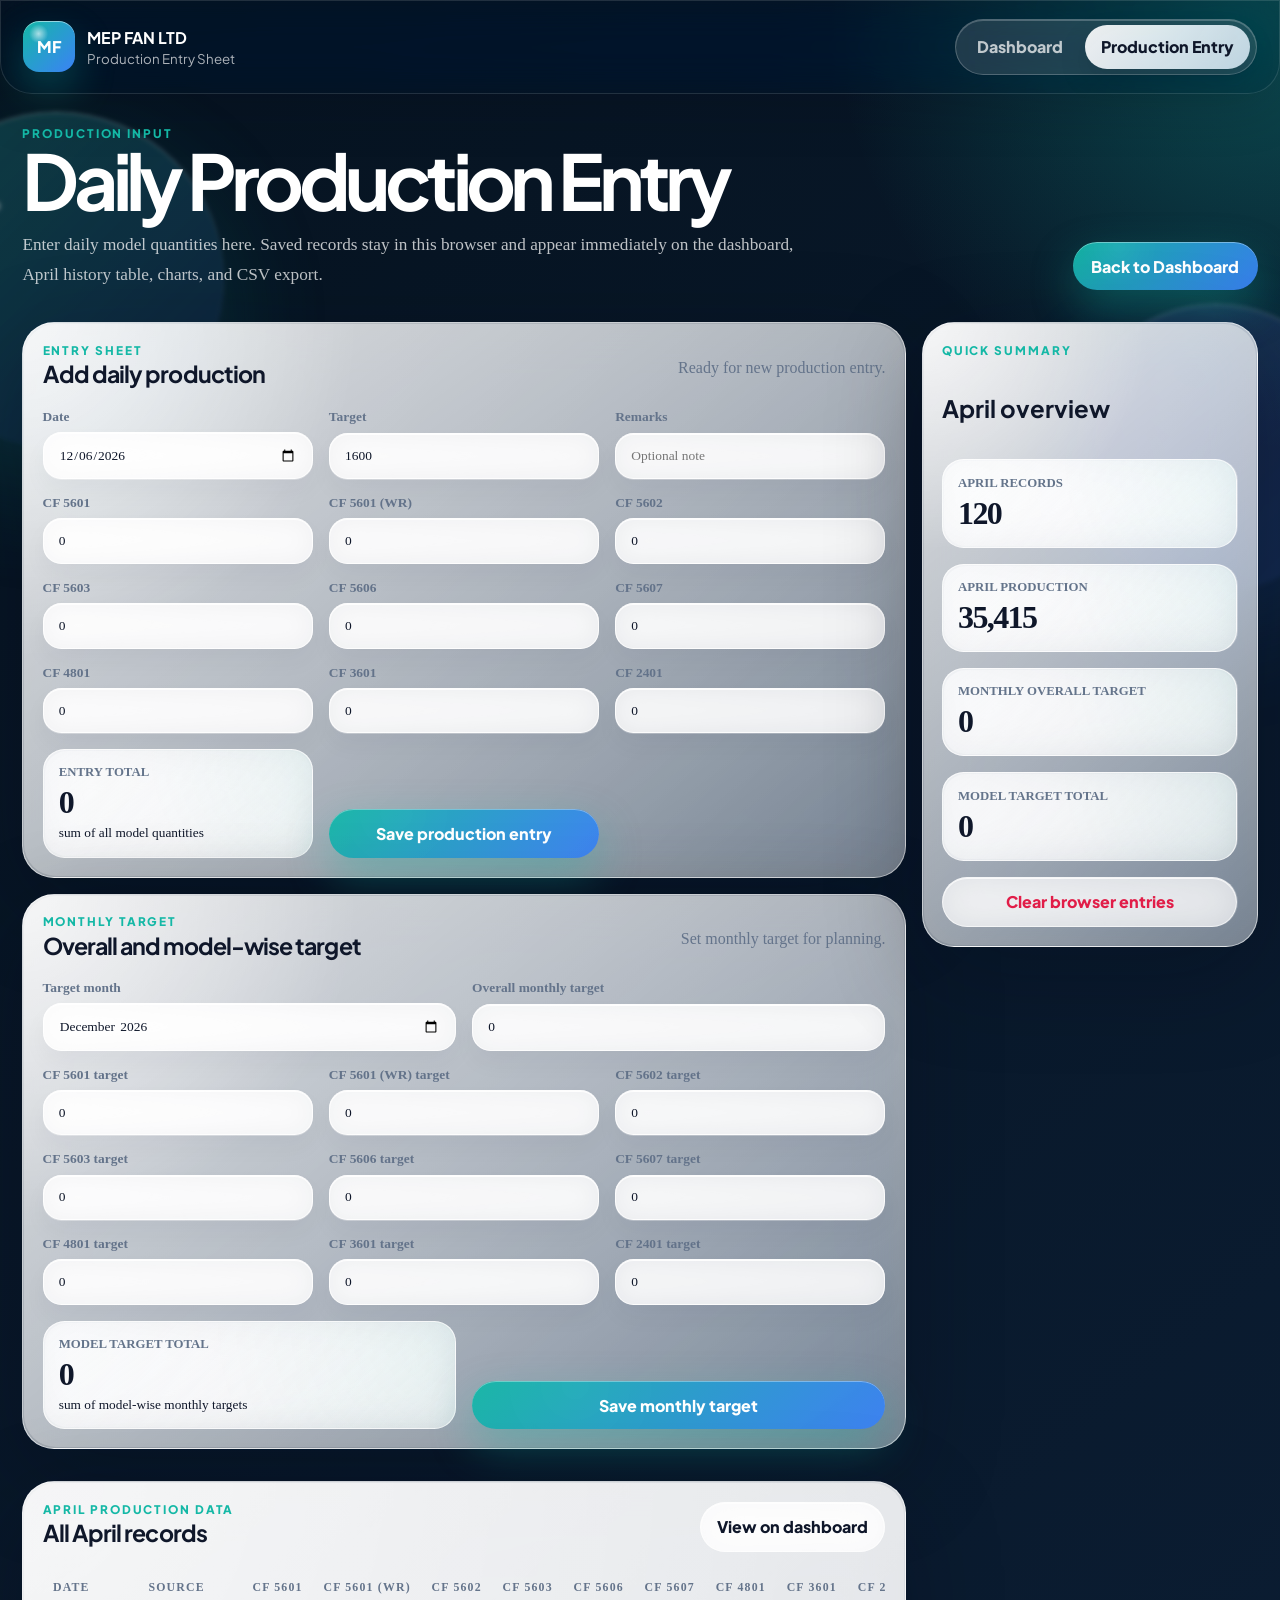
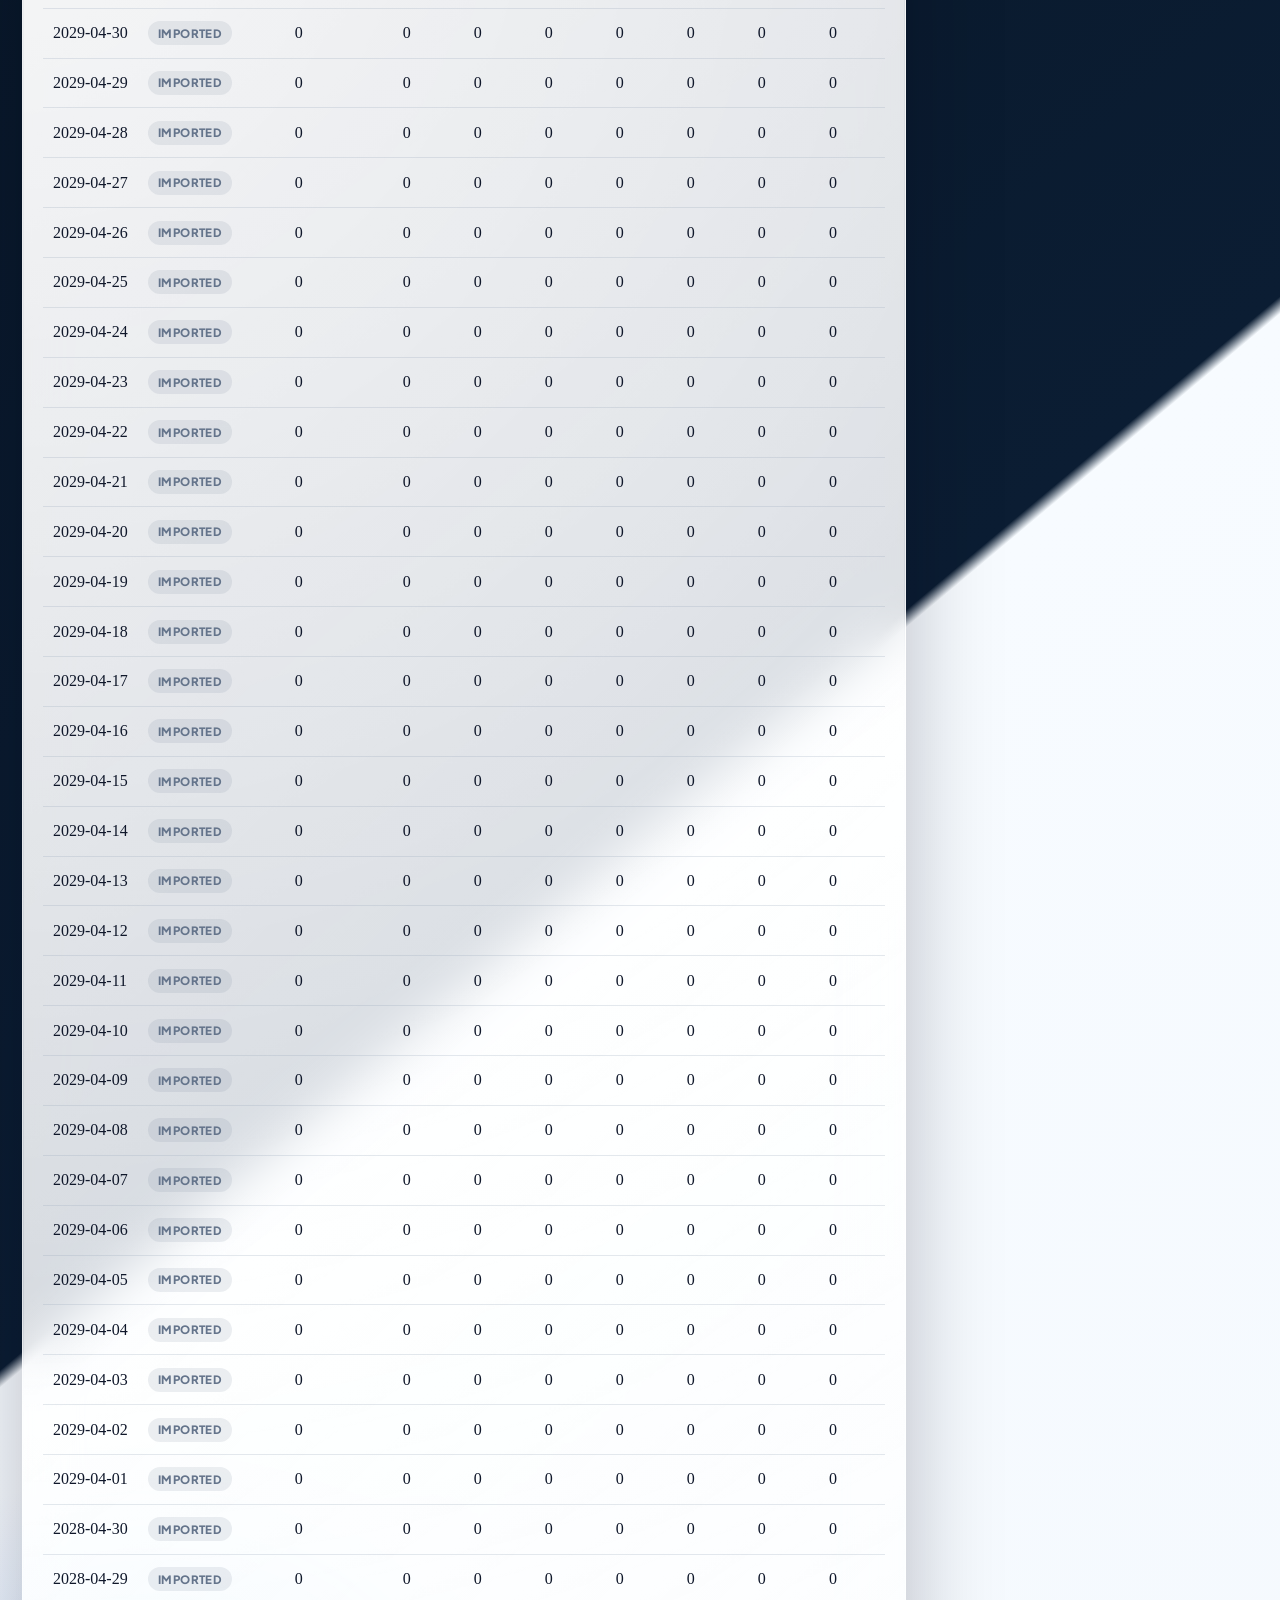
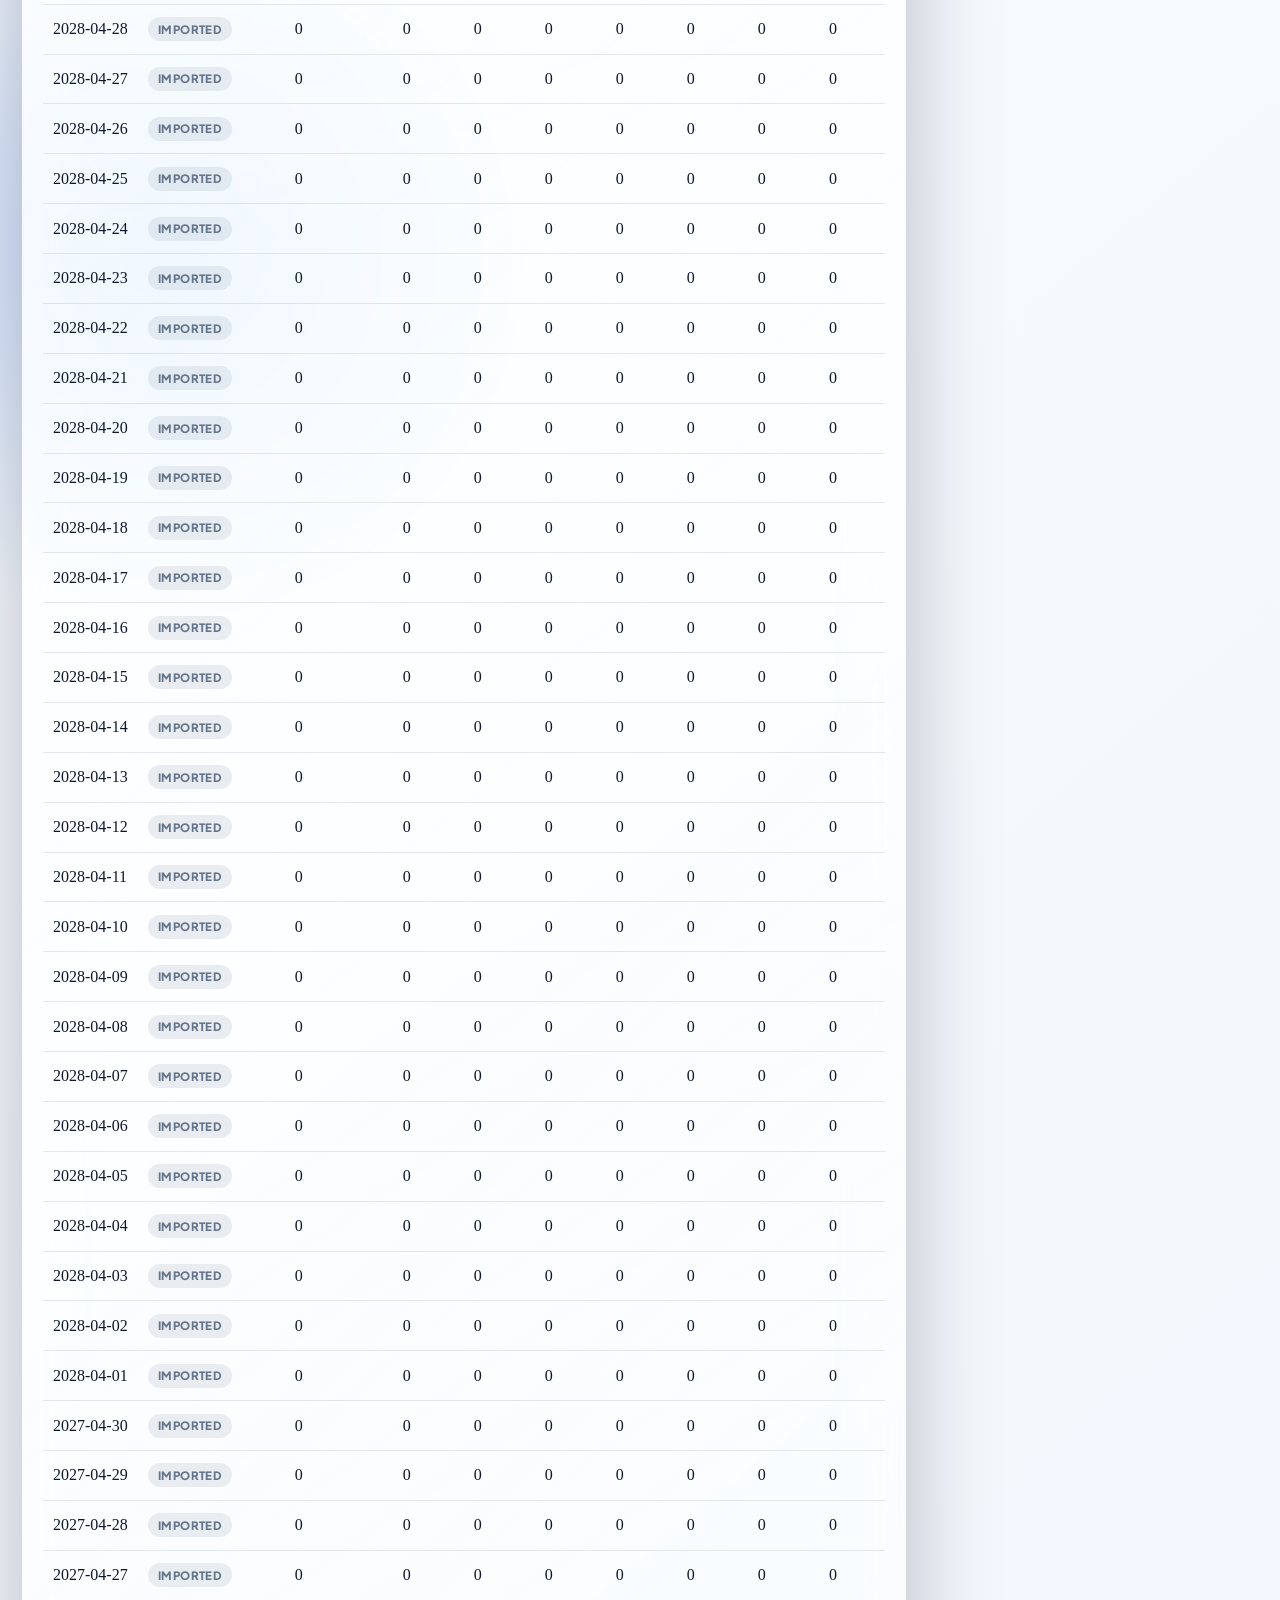
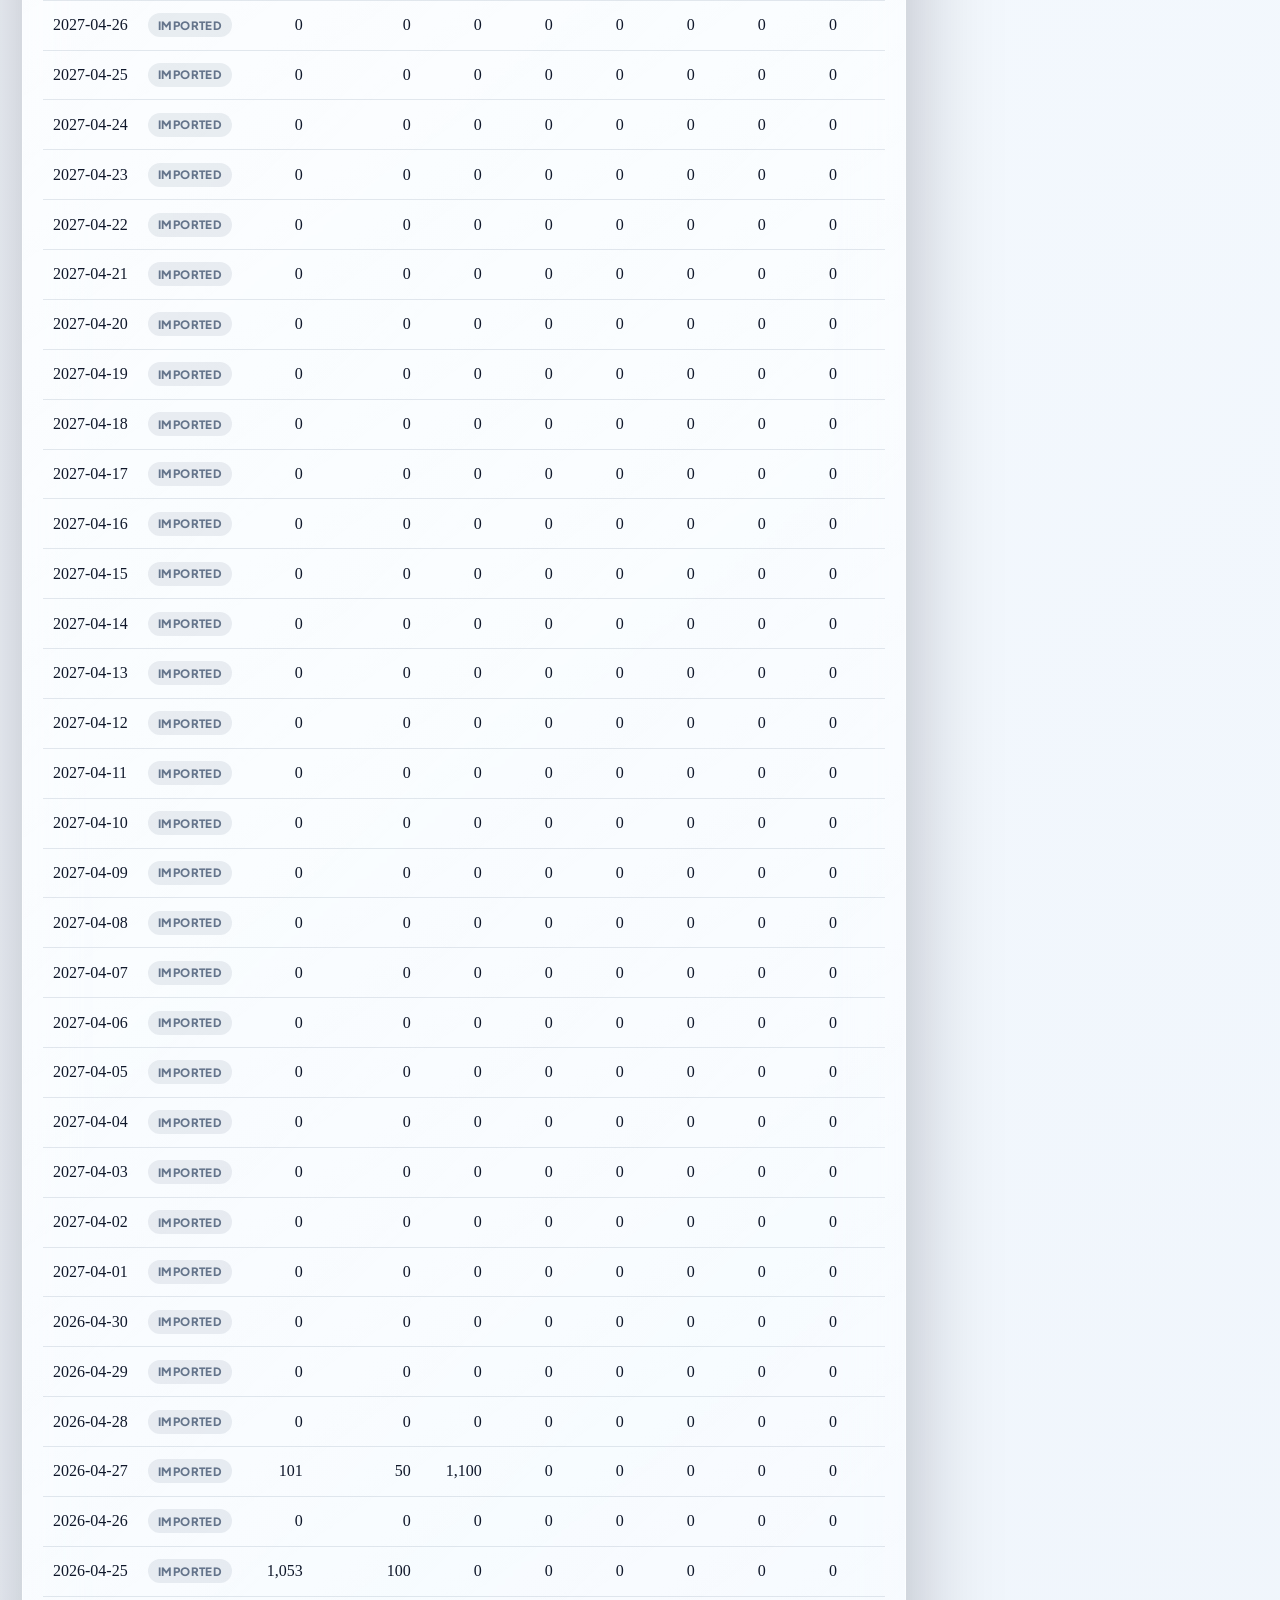
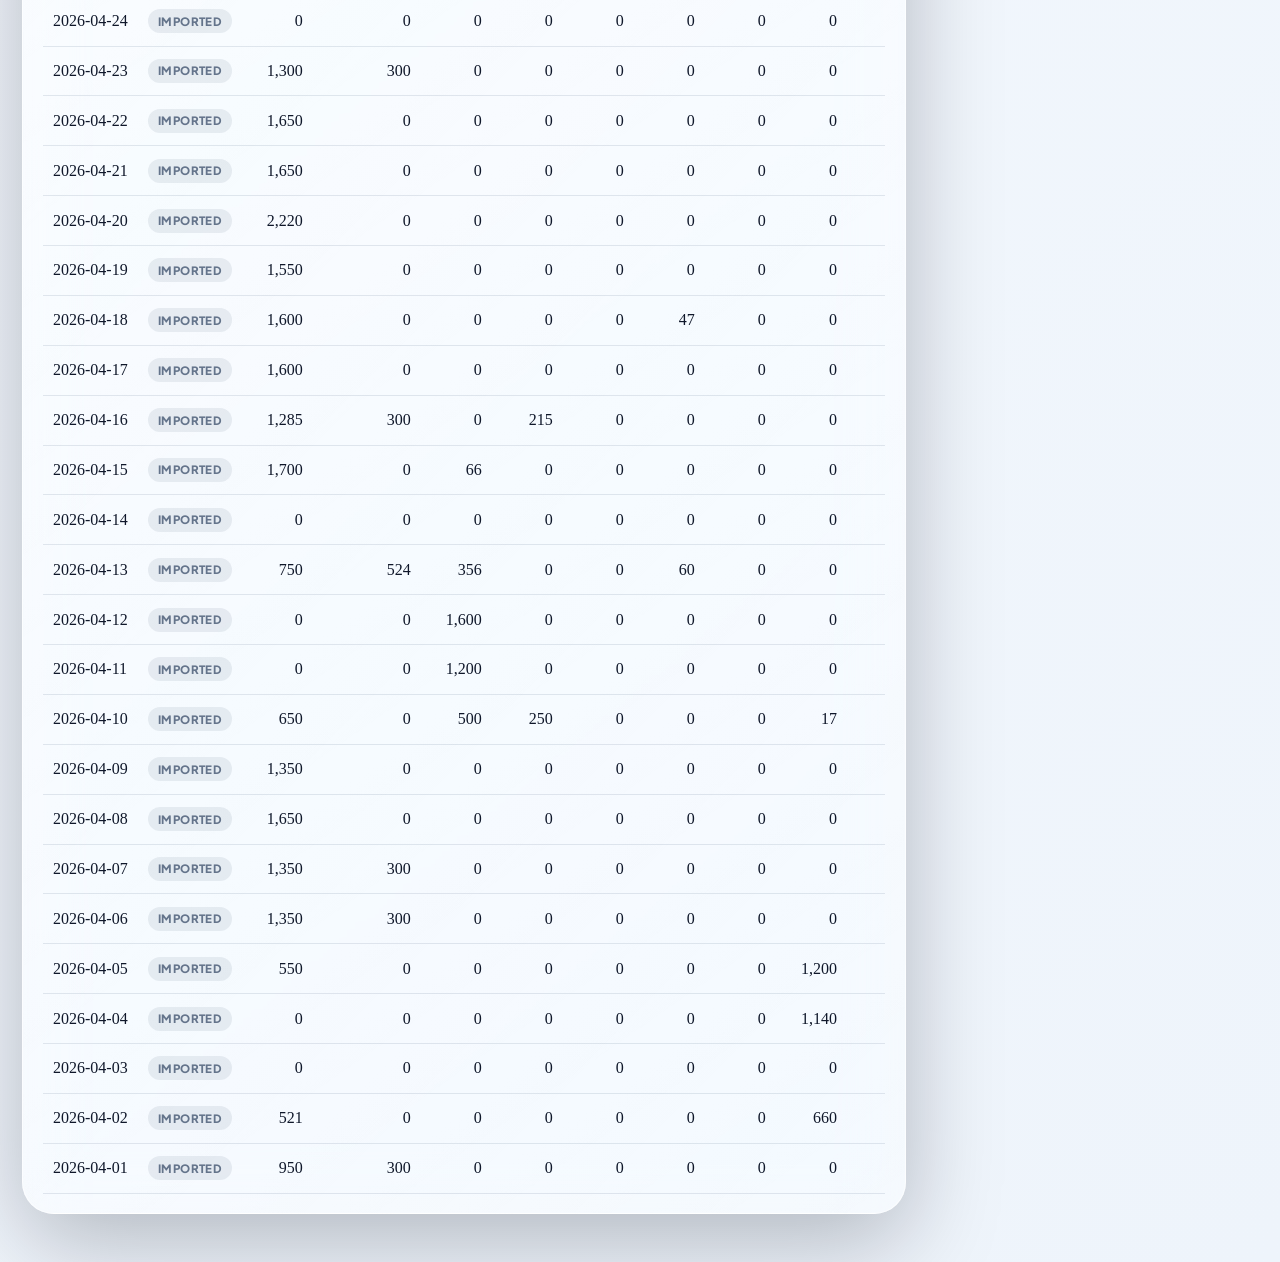
==== commit f3fafefc: "Show April data in entry history" ====
--- a/entry.html
+++ b/entry.html
@@ -34,7 +34,7 @@
         <h1>Daily Production Entry</h1>
         <p class="hero-copy">
           Enter daily model quantities here. Saved records stay in this browser and appear
-          immediately on the dashboard, table, charts, and CSV export.
+          immediately on the dashboard, April history table, charts, and CSV export.
         </p>
       </div>
       <a class="button-link primary" href="index.html">Back to Dashboard</a>
@@ -105,13 +105,13 @@
 
       <aside class="panel entry-side">
         <p class="eyebrow">Quick summary</p>
-        <h2>Saved in this browser</h2>
+        <h2>April overview</h2>
         <div class="side-metric">
-          <span>Custom entries</span>
+          <span>April records</span>
           <strong id="customEntryCount">0</strong>
         </div>
         <div class="side-metric">
-          <span>Custom production</span>
+          <span>April production</span>
           <strong id="customProductionTotal">0</strong>
         </div>
         <div class="side-metric">
@@ -130,8 +130,8 @@
       <section class="panel entry-history">
         <div class="panel-heading">
           <div>
-            <p class="eyebrow">Recent browser entries</p>
-            <h2>New production records</h2>
+            <p class="eyebrow">April production data</p>
+            <h2>All April records</h2>
           </div>
           <a class="button-link compact muted" href="index.html">View on dashboard</a>
         </div>
--- a/styles.css
+++ b/styles.css
@@ -761,7 +761,7 @@
   display: grid;
   gap: 1rem;
   grid-column: 2;
-  grid-row: 1 / span 2;
+  grid-row: 1 / span 3;
   position: sticky;
   top: 1rem;
 }
@@ -895,6 +895,29 @@
   margin: 0;
   padding: 0.72rem 1rem;
   white-space: nowrap;
+}
+
+.source-pill,
+.locked-entry {
+  border-radius: 999px;
+  display: inline-block;
+  font-family: var(--font-heading);
+  font-size: 0.72rem;
+  font-weight: 900;
+  letter-spacing: 0.04em;
+  padding: 0.28rem 0.58rem;
+  text-transform: uppercase;
+}
+
+.source-pill.browser-entry {
+  background: rgba(20, 184, 166, 0.14);
+  color: #0f766e;
+}
+
+.source-pill.imported-entry,
+.locked-entry {
+  background: rgba(100, 116, 139, 0.12);
+  color: #64748b;
 }
 
 .table-wrap {
@@ -1023,11 +1046,13 @@
   background: rgba(248, 250, 252, 0.72);
 }
 
-.positive {
+.positive,
+.profit {
   color: var(--good);
 }
 
-.negative {
+.negative,
+.loss {
   color: var(--danger);
 }
 
